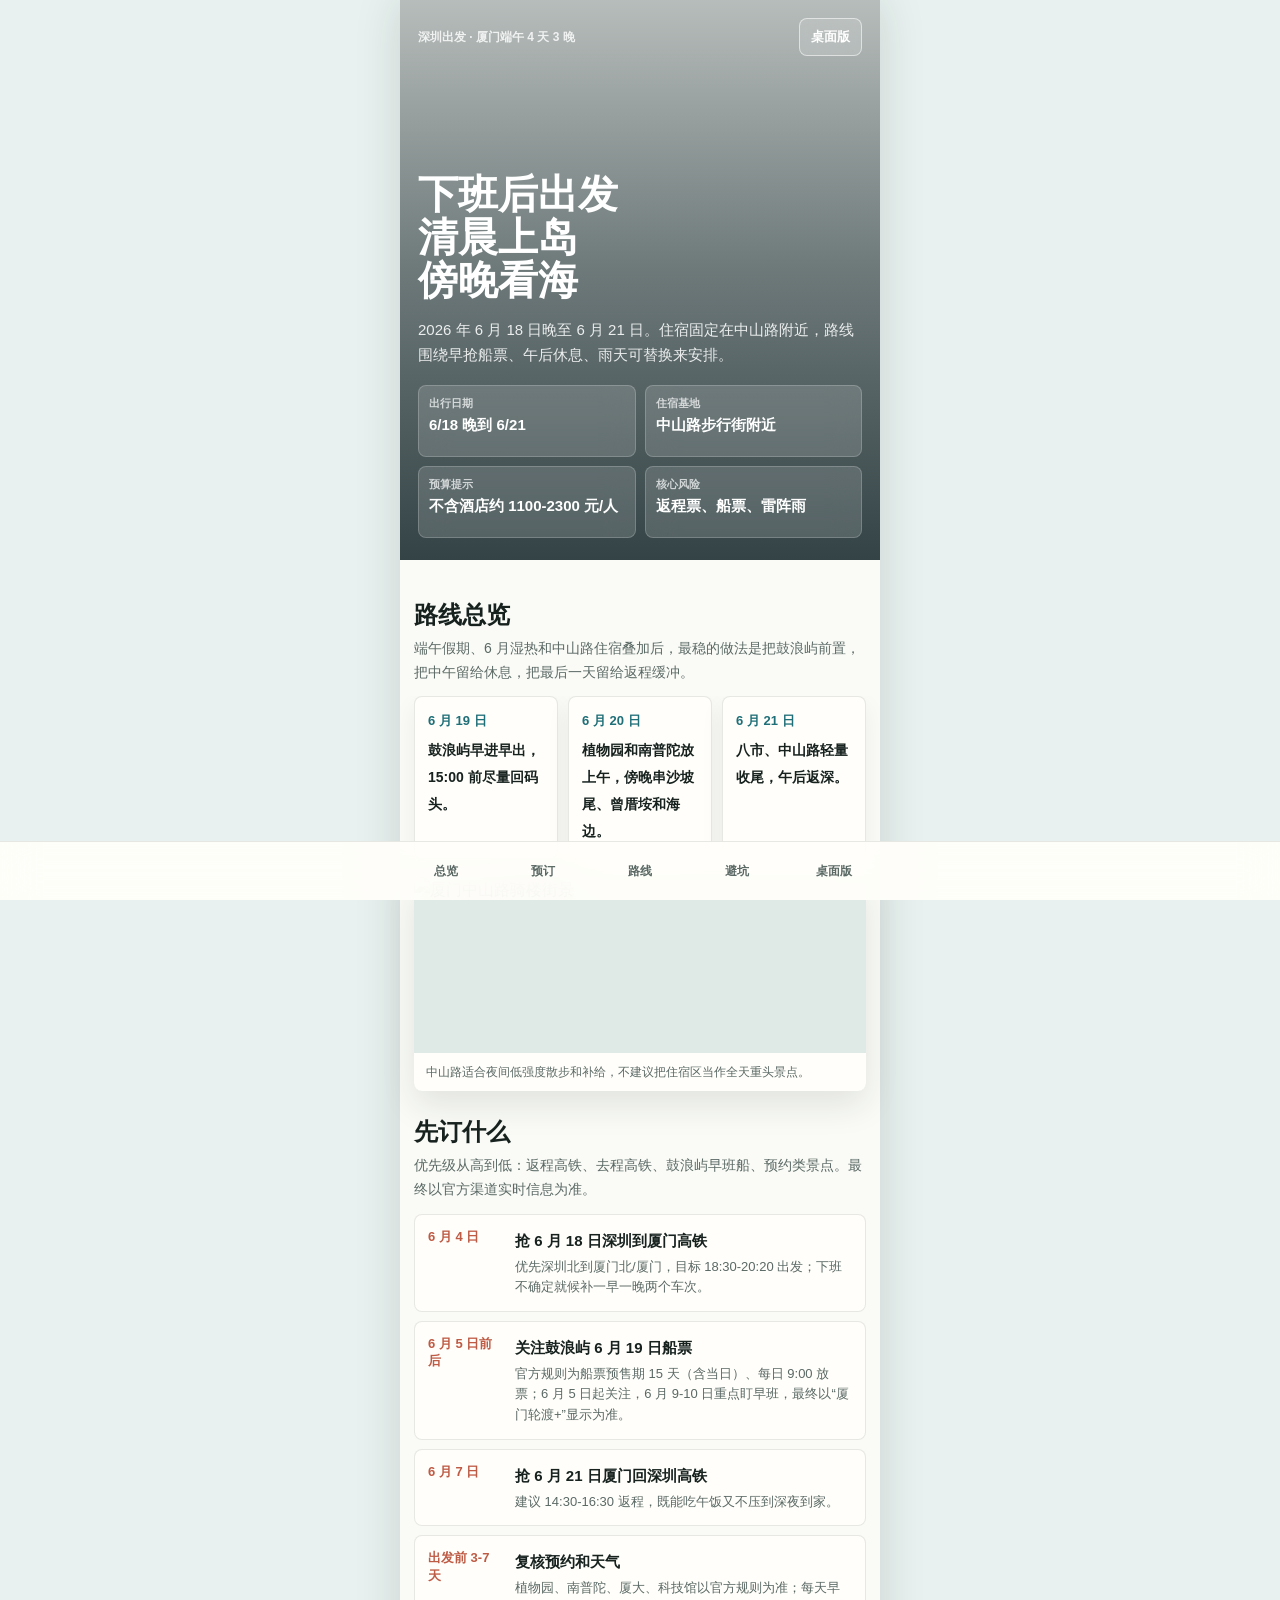
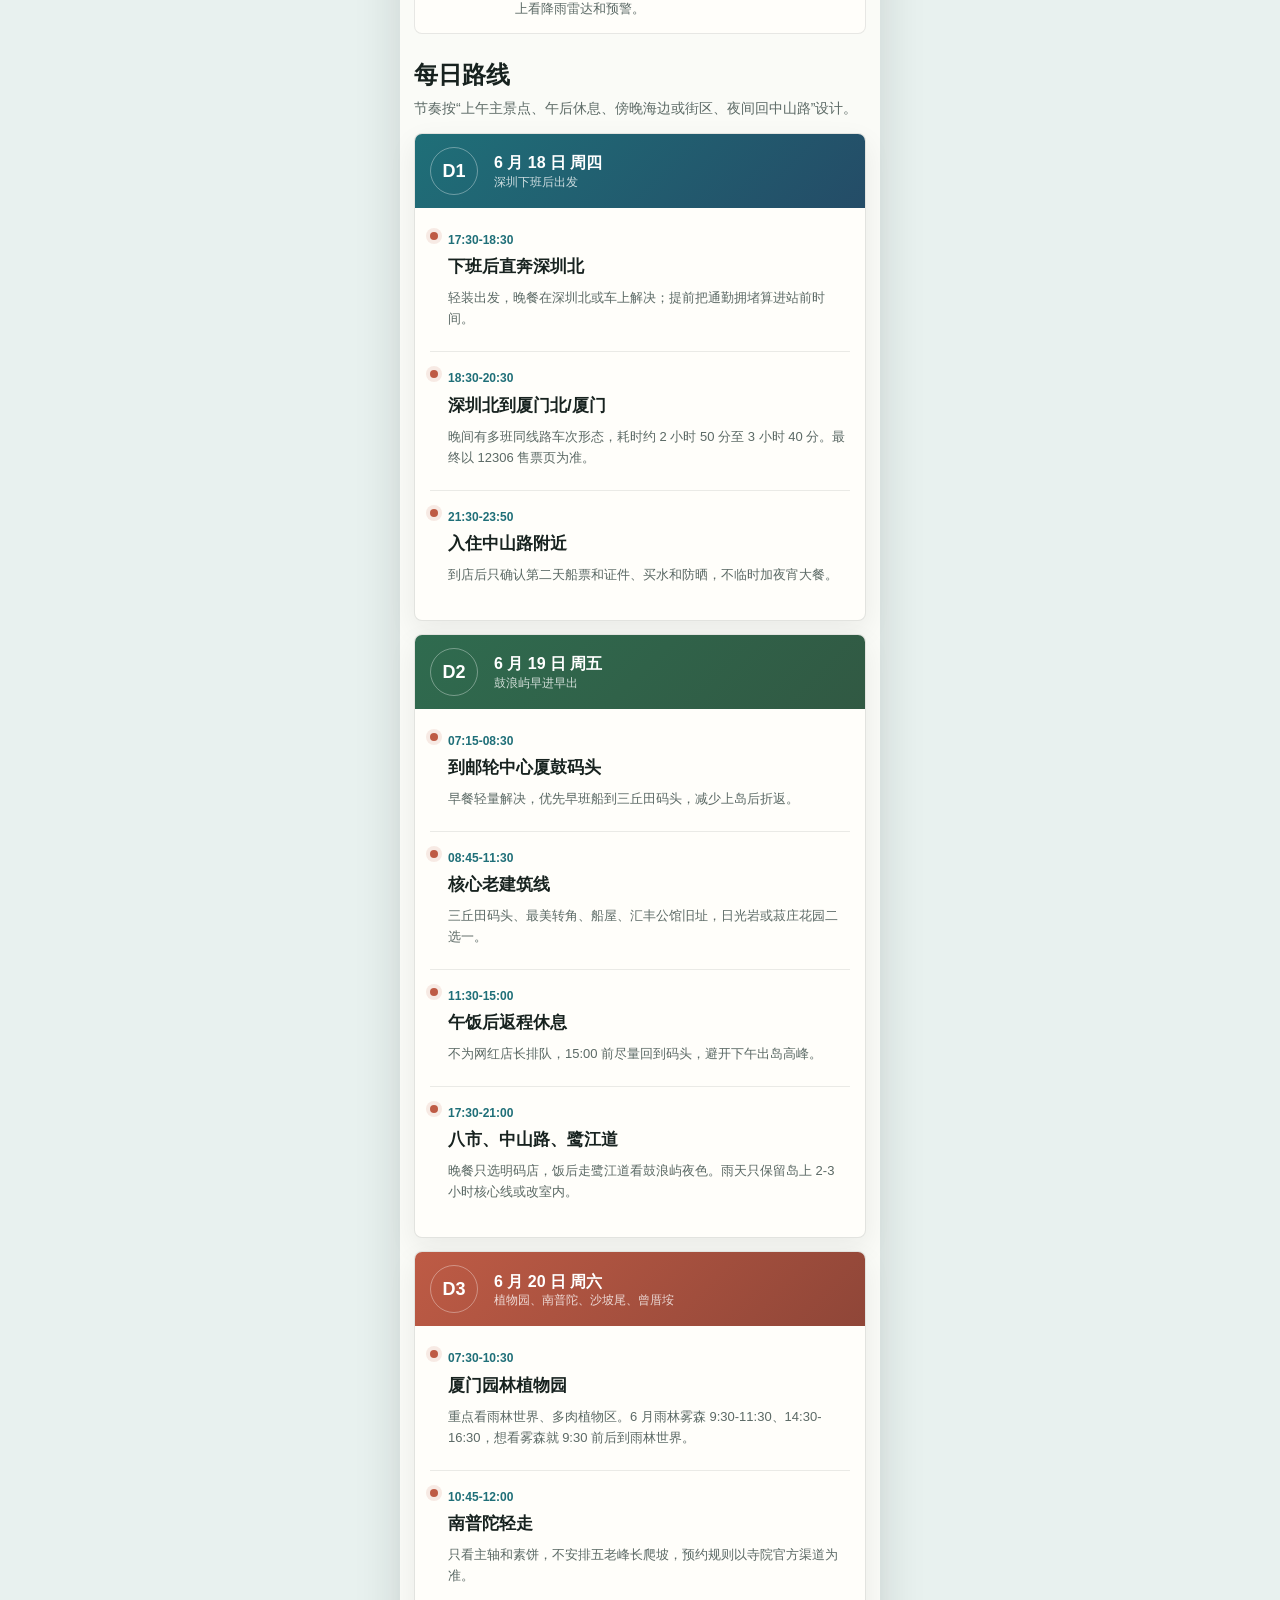
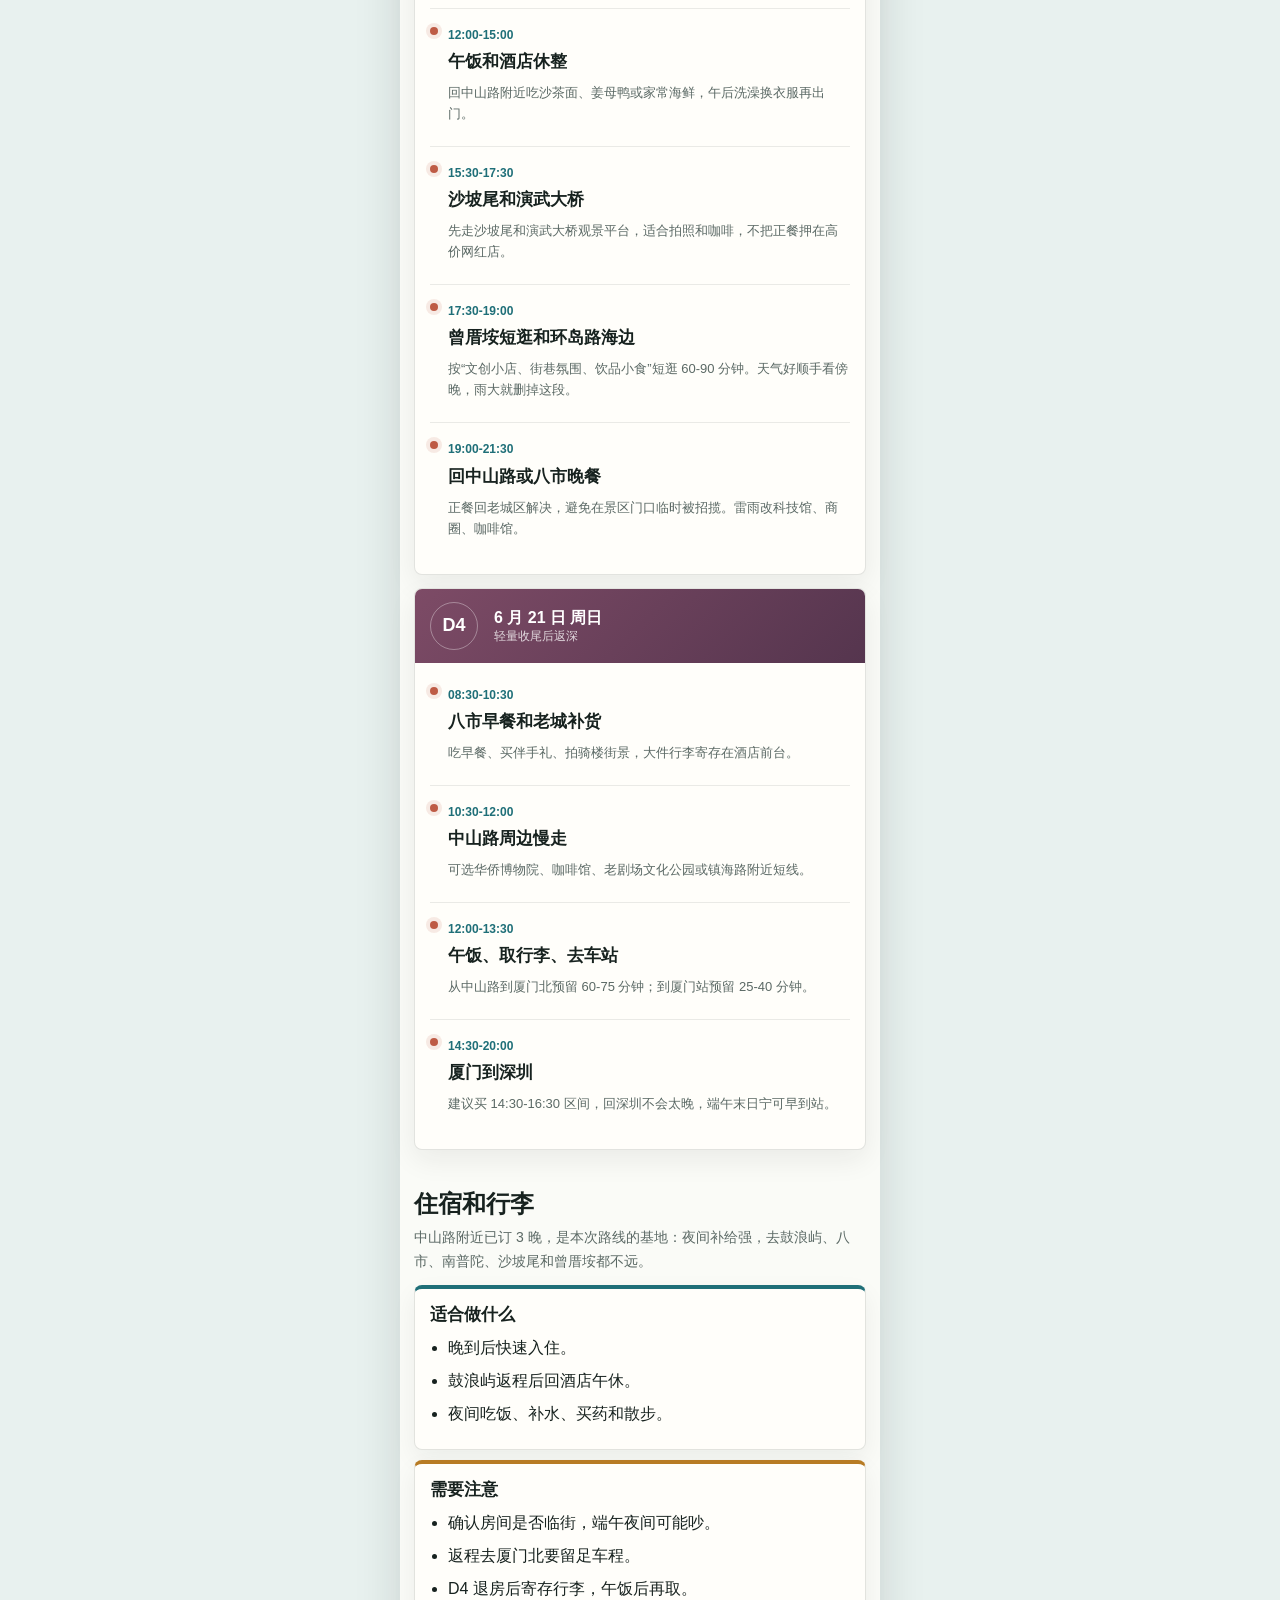
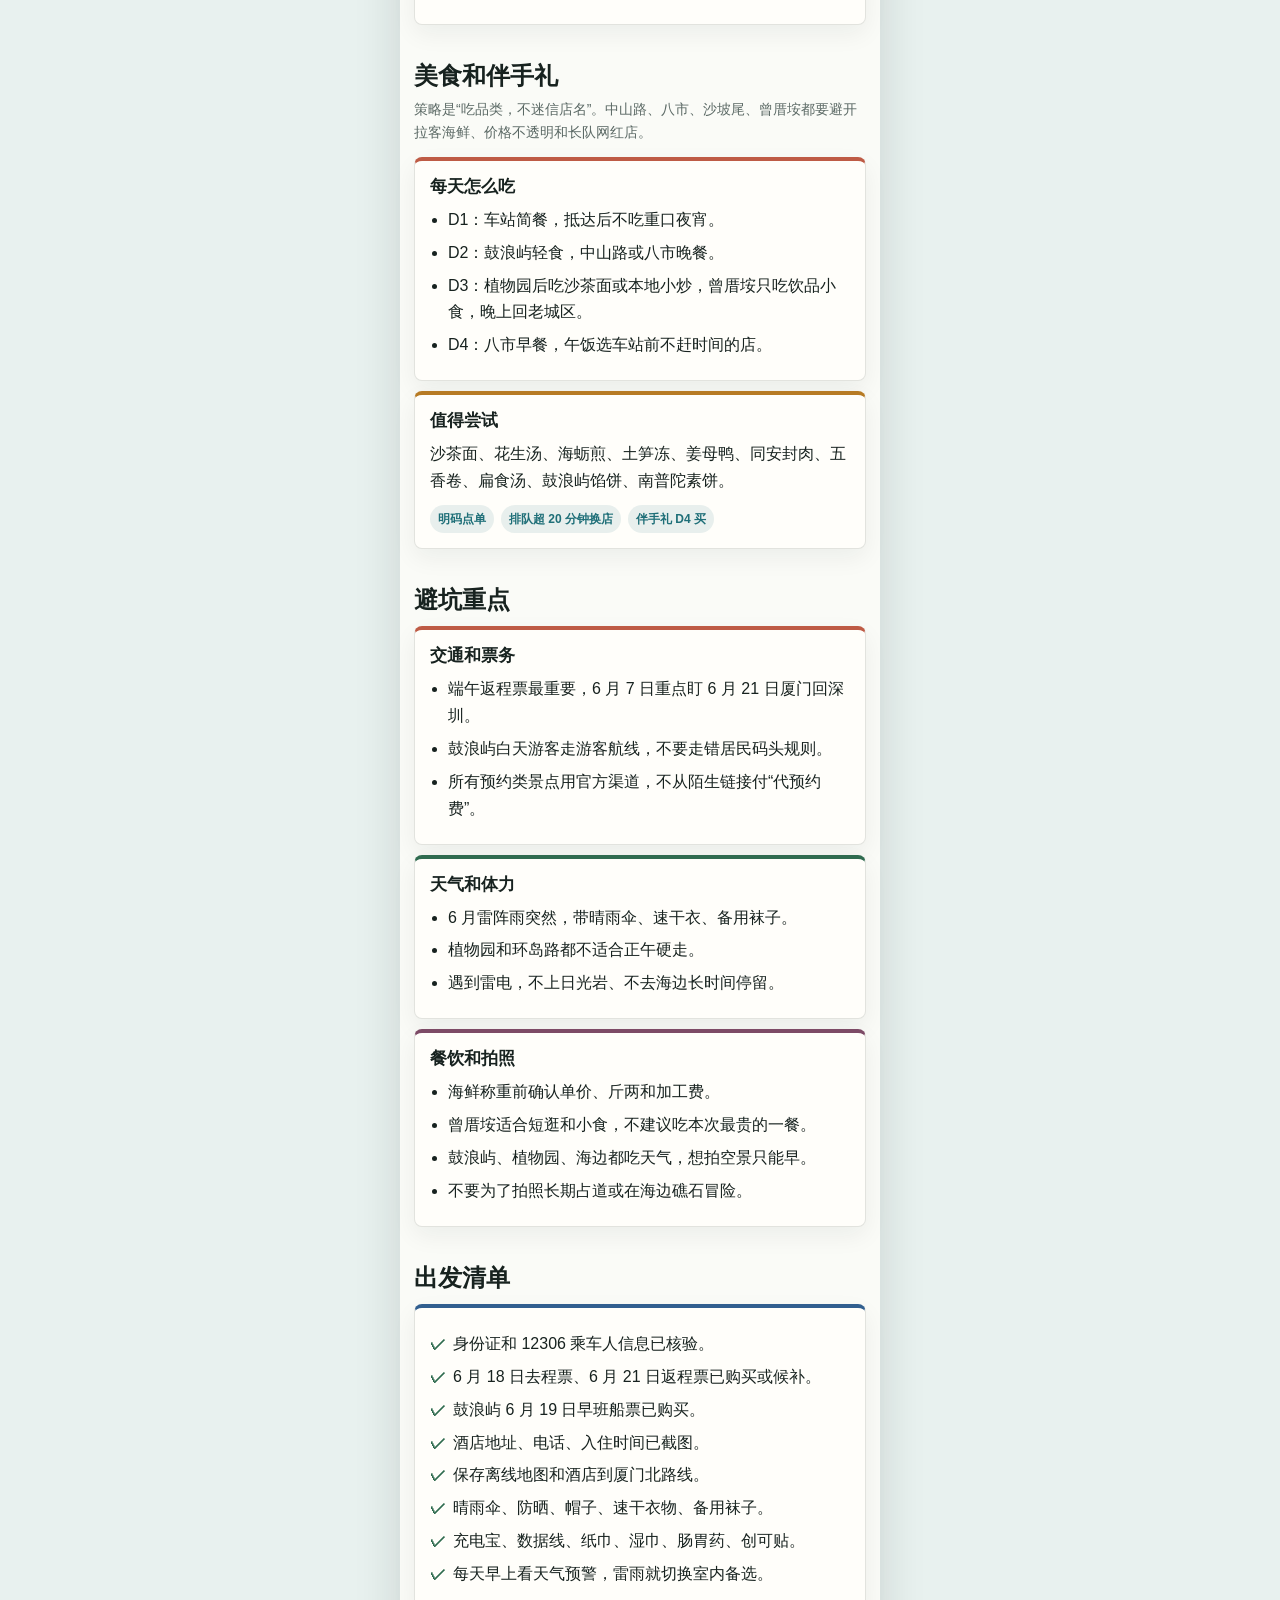
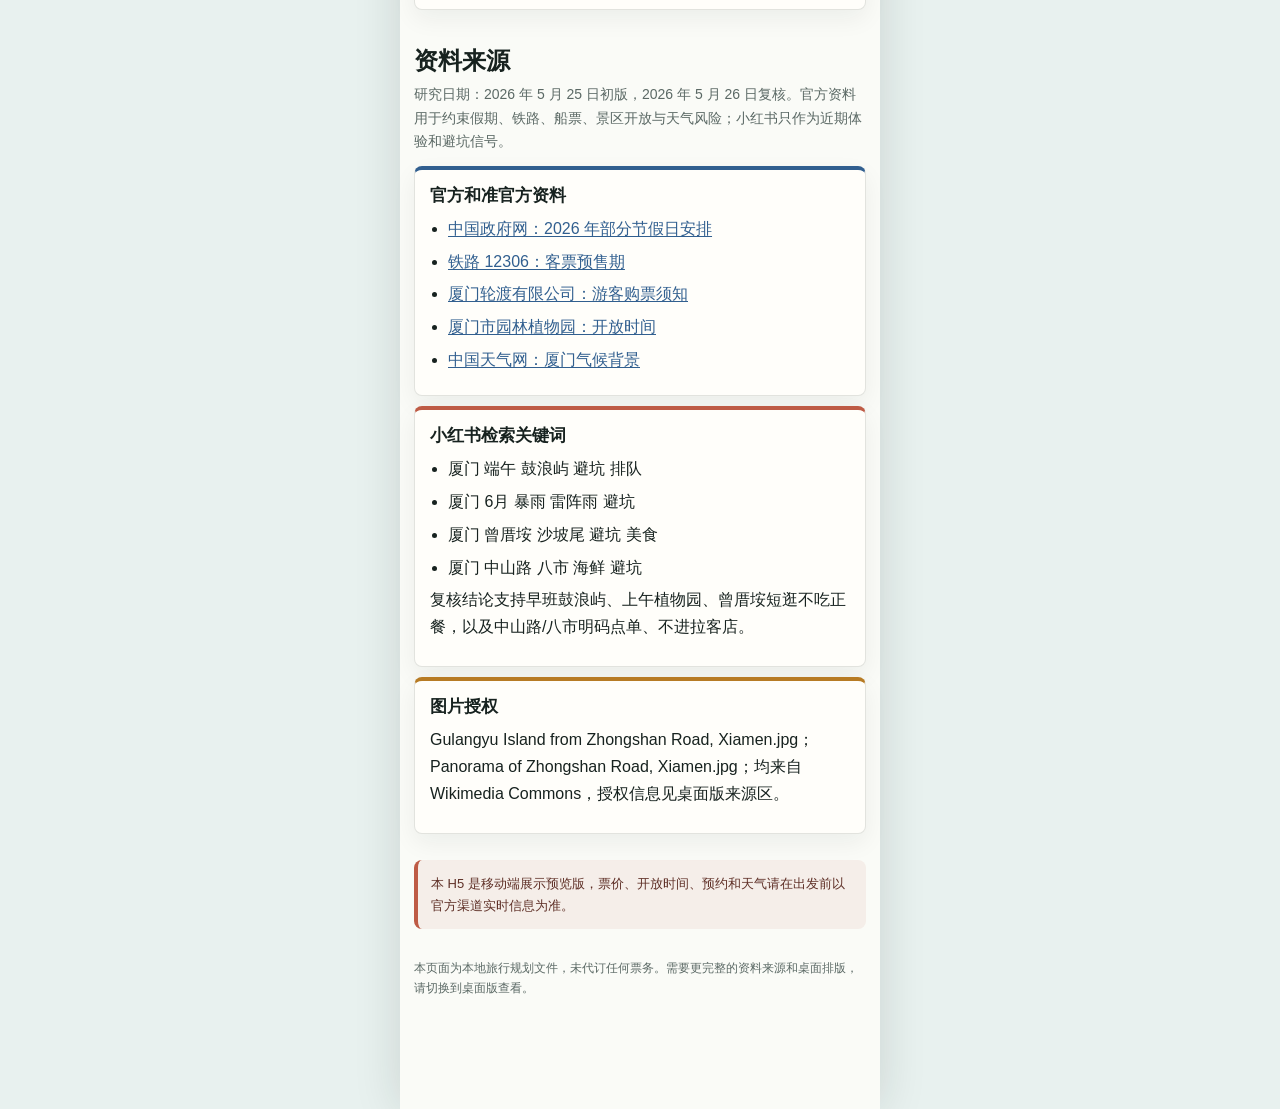
==== xiamen/shenzhen-xiamen-itinerary-mobile.html @ f72fb695 "厦门行程优化" ====
<!doctype html>
<html lang="zh-CN">
<head>
  <meta charset="utf-8">
  <meta name="viewport" content="width=device-width, initial-scale=1, viewport-fit=cover">
  <title>深圳到厦门端午行程 H5</title>
  <style>
    :root {
      --ink: #17221f;
      --muted: #5b6965;
      --paper: #fffefa;
      --soft: #edf5f2;
      --line: #d7e4df;
      --sea: #1f6f78;
      --leaf: #2f6b4f;
      --coral: #be5b45;
      --gold: #b77b24;
      --plum: #7d4b66;
      --blue: #315f8f;
      --shadow: 0 14px 34px rgba(23, 34, 31, 0.11);
    }

    * { box-sizing: border-box; }

    html {
      scroll-behavior: smooth;
      background: #edf5f2;
    }

    body {
      margin: 0;
      color: var(--ink);
      font-family: "Microsoft YaHei UI", "PingFang SC", "Noto Sans CJK SC", Arial, sans-serif;
      line-height: 1.68;
      letter-spacing: 0;
      background:
        linear-gradient(180deg, rgba(237, 245, 242, 0.94), rgba(255, 254, 250, 0.98) 330px),
        #fffefa;
      overflow-x: hidden;
    }

    a {
      color: inherit;
      text-decoration: none;
    }

    img {
      display: block;
      width: 100%;
    }

    .page {
      width: 100%;
      max-width: 480px;
      min-height: 100vh;
      margin: 0 auto;
      padding-bottom: calc(82px + env(safe-area-inset-bottom));
      background: rgba(255, 254, 250, 0.78);
    }

    .hero {
      position: relative;
      min-height: 560px;
      padding: max(18px, env(safe-area-inset-top)) 18px 22px;
      color: #fff;
      background:
        linear-gradient(180deg, rgba(8, 27, 31, 0.28), rgba(8, 27, 31, 0.58) 48%, rgba(8, 27, 31, 0.82)),
        url("https://upload.wikimedia.org/wikipedia/commons/b/b6/Gulangyu_Island_from_Zhongshan_Road%2C_Xiamen.jpg") center / cover;
    }

    .hero-top {
      display: flex;
      justify-content: space-between;
      gap: 10px;
      align-items: center;
    }

    .eyebrow {
      margin: 0;
      color: rgba(255, 255, 255, 0.82);
      font-size: 12px;
      font-weight: 800;
    }

    .switch {
      flex: 0 0 auto;
      min-height: 34px;
      padding: 7px 11px;
      border: 1px solid rgba(255, 255, 255, 0.55);
      border-radius: 8px;
      background: rgba(255, 255, 255, 0.14);
      color: #fff;
      font-size: 13px;
      font-weight: 800;
      backdrop-filter: blur(14px);
    }

    .hero-copy {
      position: absolute;
      right: 18px;
      bottom: 22px;
      left: 18px;
    }

    h1 {
      margin: 0;
      font-size: 40px;
      line-height: 1.08;
      letter-spacing: 0;
      overflow-wrap: anywhere;
    }

    h1 span { display: block; }

    .lede {
      margin: 14px 0 0;
      color: rgba(255, 255, 255, 0.88);
      font-size: 15px;
      overflow-wrap: anywhere;
    }

    .hero-facts {
      display: grid;
      grid-template-columns: repeat(2, minmax(0, 1fr));
      gap: 9px;
      margin-top: 18px;
    }

    .fact {
      min-height: 72px;
      padding: 10px;
      border: 1px solid rgba(255, 255, 255, 0.2);
      border-radius: 8px;
      background: rgba(255, 255, 255, 0.15);
      backdrop-filter: blur(14px);
    }

    .fact strong {
      display: block;
      color: rgba(255, 255, 255, 0.72);
      font-size: 11px;
      line-height: 1.35;
    }

    .fact span {
      display: block;
      margin-top: 4px;
      font-size: 15px;
      font-weight: 900;
      line-height: 1.35;
    }

    main {
      padding: 18px 14px 0;
    }

    section {
      padding: 22px 0 4px;
      scroll-margin-top: 18px;
    }

    h2 {
      margin: 0 0 12px;
      font-size: 24px;
      line-height: 1.22;
      letter-spacing: 0;
    }

    h3 {
      margin: 0 0 8px;
      font-size: 17px;
      line-height: 1.35;
      letter-spacing: 0;
    }

    p { margin: 0 0 10px; }

    p,
    li,
    .card,
    .mini-card,
    .time-card {
      overflow-wrap: anywhere;
    }

    .lead {
      margin: -4px 0 12px;
      color: var(--muted);
      font-size: 14px;
    }

    .rail {
      display: grid;
      grid-auto-flow: column;
      grid-auto-columns: minmax(132px, 42%);
      gap: 10px;
      margin: 0 -14px;
      padding: 0 14px 4px;
      overflow-x: auto;
      scroll-snap-type: x mandatory;
    }

    .mini-card {
      scroll-snap-align: start;
      min-height: 116px;
      padding: 13px;
      border: 1px solid rgba(23, 34, 31, 0.1);
      border-radius: 8px;
      background: var(--paper);
      box-shadow: 0 9px 24px rgba(23, 34, 31, 0.06);
    }

    .mini-card strong {
      display: block;
      margin-bottom: 5px;
      color: var(--sea);
      font-size: 13px;
    }

    .mini-card span {
      color: var(--ink);
      font-size: 14px;
      font-weight: 800;
      line-height: 1.45;
    }

    .card {
      margin: 10px 0;
      padding: 15px;
      border: 1px solid rgba(23, 34, 31, 0.12);
      border-radius: 8px;
      background: var(--paper);
      box-shadow: 0 9px 24px rgba(23, 34, 31, 0.06);
    }

    .card.sea { border-top: 4px solid var(--sea); }
    .card.leaf { border-top: 4px solid var(--leaf); }
    .card.coral { border-top: 4px solid var(--coral); }
    .card.gold { border-top: 4px solid var(--gold); }
    .card.plum { border-top: 4px solid var(--plum); }
    .card.blue { border-top: 4px solid var(--blue); }

    .tags {
      display: flex;
      flex-wrap: wrap;
      gap: 7px;
      margin-top: 10px;
    }

    .tag {
      max-width: 100%;
      padding: 4px 8px;
      border-radius: 999px;
      background: rgba(31, 111, 120, 0.1);
      color: var(--sea);
      font-size: 12px;
      font-weight: 800;
    }

    .photo {
      margin: 14px 0 0;
      border-radius: 8px;
      overflow: hidden;
      background: #dfe9e6;
      box-shadow: var(--shadow);
    }

    .photo img {
      height: 176px;
      object-fit: cover;
    }

    .photo figcaption {
      padding: 10px 12px;
      color: var(--muted);
      background: var(--paper);
      font-size: 12px;
      line-height: 1.55;
    }

    .booking-list {
      display: grid;
      gap: 9px;
    }

    .booking-item {
      display: grid;
      grid-template-columns: 76px minmax(0, 1fr);
      gap: 11px;
      padding: 13px;
      border: 1px solid rgba(23, 34, 31, 0.1);
      border-radius: 8px;
      background: var(--paper);
    }

    .booking-item time {
      color: var(--coral);
      font-size: 13px;
      font-weight: 900;
      line-height: 1.35;
    }

    .booking-item strong {
      display: block;
      margin-bottom: 4px;
      font-size: 15px;
    }

    .booking-item p {
      margin: 0;
      color: var(--muted);
      font-size: 13px;
      line-height: 1.58;
    }

    .day {
      margin: 13px 0;
      border: 1px solid rgba(23, 34, 31, 0.12);
      border-radius: 8px;
      overflow: hidden;
      background: var(--paper);
      box-shadow: 0 10px 28px rgba(23, 34, 31, 0.07);
    }

    .day-head {
      display: grid;
      grid-template-columns: 52px minmax(0, 1fr);
      gap: 12px;
      align-items: center;
      padding: 13px 15px;
      background: linear-gradient(135deg, var(--sea), #244c67);
      color: #fff;
    }

    .day:nth-of-type(2) .day-head { background: linear-gradient(135deg, var(--leaf), #315943); }
    .day:nth-of-type(3) .day-head { background: linear-gradient(135deg, var(--coral), #8f4638); }
    .day:nth-of-type(4) .day-head { background: linear-gradient(135deg, var(--plum), #55354e); }

    .day-code {
      display: grid;
      place-items: center;
      width: 48px;
      height: 48px;
      border: 1px solid rgba(255, 255, 255, 0.35);
      border-radius: 50%;
      font-size: 18px;
      font-weight: 900;
    }

    .day-title strong,
    .day-title span {
      display: block;
      line-height: 1.35;
    }

    .day-title strong {
      font-size: 16px;
    }

    .day-title span {
      color: rgba(255, 255, 255, 0.78);
      font-size: 12px;
    }

    .day-body {
      padding: 6px 15px 13px;
    }

    .time-card {
      position: relative;
      padding: 12px 0 12px 18px;
      border-bottom: 1px solid rgba(23, 34, 31, 0.09);
    }

    .time-card:last-child { border-bottom: 0; }

    .time-card::before {
      content: "";
      position: absolute;
      top: 18px;
      left: 0;
      width: 8px;
      height: 8px;
      border-radius: 50%;
      background: var(--coral);
      box-shadow: 0 0 0 4px rgba(190, 91, 69, 0.12);
    }

    .time {
      display: inline-block;
      margin-bottom: 6px;
      color: var(--sea);
      font-size: 12px;
      font-weight: 900;
    }

    .time-card p {
      color: var(--muted);
      font-size: 13px;
      line-height: 1.62;
    }

    ul {
      margin: 8px 0 0;
      padding-left: 18px;
    }

    li { margin: 6px 0; }

    .note {
      margin: 12px 0;
      padding: 13px;
      border-left: 4px solid var(--coral);
      border-radius: 8px;
      background: rgba(190, 91, 69, 0.08);
      color: #5f3027;
      font-size: 13px;
    }

    .checklist {
      padding-left: 0;
      list-style: none;
    }

    .checklist li {
      position: relative;
      padding-left: 23px;
    }

    .checklist li::before {
      content: "✓";
      position: absolute;
      left: 0;
      color: var(--leaf);
      font-weight: 900;
    }

    .source-list a {
      color: var(--blue);
      text-decoration: underline;
      text-underline-offset: 2px;
    }

    footer {
      padding: 18px 14px 28px;
      color: var(--muted);
      font-size: 12px;
      line-height: 1.65;
    }

    .bottom-nav {
      position: fixed;
      right: 0;
      bottom: 0;
      left: 0;
      z-index: 20;
      padding: 8px 8px calc(8px + env(safe-area-inset-bottom));
      border-top: 1px solid rgba(23, 34, 31, 0.1);
      background: rgba(255, 254, 250, 0.94);
      backdrop-filter: blur(18px);
    }

    .bottom-nav-inner {
      display: grid;
      grid-template-columns: repeat(5, minmax(0, 1fr));
      gap: 5px;
      max-width: 480px;
      margin: 0 auto;
    }

    .bottom-nav a {
      min-width: 0;
      min-height: 42px;
      display: grid;
      place-items: center;
      border-radius: 8px;
      color: var(--muted);
      font-size: 12px;
      font-weight: 800;
      line-height: 1.2;
      text-align: center;
    }

    .bottom-nav a:active,
    .bottom-nav a:hover {
      background: rgba(31, 111, 120, 0.1);
      color: var(--sea);
      text-decoration: none;
    }

    @media (max-width: 360px) {
      .hero {
        min-height: 548px;
        padding-right: 14px;
        padding-left: 14px;
      }

      .hero-copy {
        right: 14px;
        left: 14px;
      }

      h1 {
        font-size: 34px;
      }

      .hero-facts {
        grid-template-columns: 1fr;
      }

      .booking-item {
        grid-template-columns: 1fr;
        gap: 6px;
      }
    }

    @media (min-width: 481px) {
      body {
        background: #e8f1ef;
      }

      .page {
        box-shadow: 0 0 44px rgba(23, 34, 31, 0.14);
      }
    }
  </style>
</head>
<body>
  <div class="page">
    <header class="hero">
      <div class="hero-top">
        <p class="eyebrow">深圳出发 · 厦门端午 4 天 3 晚</p>
        <a class="switch" href="shenzhen-xiamen-itinerary.html">桌面版</a>
      </div>

      <div class="hero-copy">
        <h1><span>下班后出发</span><span>清晨上岛</span><span>傍晚看海</span></h1>
        <p class="lede">2026 年 6 月 18 日晚至 6 月 21 日。住宿固定在中山路附近，路线围绕早抢船票、午后休息、雨天可替换来安排。</p>
        <div class="hero-facts" aria-label="行程速览">
          <div class="fact">
            <strong>出行日期</strong>
            <span>6/18 晚到 6/21</span>
          </div>
          <div class="fact">
            <strong>住宿基地</strong>
            <span>中山路步行街附近</span>
          </div>
          <div class="fact">
            <strong>预算提示</strong>
            <span>不含酒店约 1100-2300 元/人</span>
          </div>
          <div class="fact">
            <strong>核心风险</strong>
            <span>返程票、船票、雷阵雨</span>
          </div>
        </div>
      </div>
    </header>

    <main>
      <section id="overview">
        <h2>路线总览</h2>
        <p class="lead">端午假期、6 月湿热和中山路住宿叠加后，最稳的做法是把鼓浪屿前置，把中午留给休息，把最后一天留给返程缓冲。</p>
        <div class="rail" aria-label="核心策略">
          <article class="mini-card">
            <strong>6 月 19 日</strong>
            <span>鼓浪屿早进早出，15:00 前尽量回码头。</span>
          </article>
          <article class="mini-card">
            <strong>6 月 20 日</strong>
            <span>植物园和南普陀放上午，傍晚串沙坡尾、曾厝垵和海边。</span>
          </article>
          <article class="mini-card">
            <strong>6 月 21 日</strong>
            <span>八市、中山路轻量收尾，午后返深。</span>
          </article>
        </div>
        <figure class="photo">
          <img src="https://upload.wikimedia.org/wikipedia/commons/7/74/Panorama_of_Zhongshan_Road%2C_Xiamen.jpg" alt="厦门中山路骑楼街景">
          <figcaption>中山路适合夜间低强度散步和补给，不建议把住宿区当作全天重头景点。</figcaption>
        </figure>
      </section>

      <section id="booking">
        <h2>先订什么</h2>
        <p class="lead">优先级从高到低：返程高铁、去程高铁、鼓浪屿早班船、预约类景点。最终以官方渠道实时信息为准。</p>
        <div class="booking-list">
          <article class="booking-item">
            <time>6 月 4 日</time>
            <div>
              <strong>抢 6 月 18 日深圳到厦门高铁</strong>
              <p>优先深圳北到厦门北/厦门，目标 18:30-20:20 出发；下班不确定就候补一早一晚两个车次。</p>
            </div>
          </article>
          <article class="booking-item">
            <time>6 月 5 日前后</time>
            <div>
              <strong>关注鼓浪屿 6 月 19 日船票</strong>
              <p>官方规则为船票预售期 15 天（含当日）、每日 9:00 放票；6 月 5 日起关注，6 月 9-10 日重点盯早班，最终以“厦门轮渡+”显示为准。</p>
            </div>
          </article>
          <article class="booking-item">
            <time>6 月 7 日</time>
            <div>
              <strong>抢 6 月 21 日厦门回深圳高铁</strong>
              <p>建议 14:30-16:30 返程，既能吃午饭又不压到深夜到家。</p>
            </div>
          </article>
          <article class="booking-item">
            <time>出发前 3-7 天</time>
            <div>
              <strong>复核预约和天气</strong>
              <p>植物园、南普陀、厦大、科技馆以官方规则为准；每天早上看降雨雷达和预警。</p>
            </div>
          </article>
        </div>
      </section>

      <section id="daily">
        <h2>每日路线</h2>
        <p class="lead">节奏按“上午主景点、午后休息、傍晚海边或街区、夜间回中山路”设计。</p>

        <article class="day">
          <div class="day-head">
            <div class="day-code">D1</div>
            <div class="day-title">
              <strong>6 月 18 日 周四</strong>
              <span>深圳下班后出发</span>
            </div>
          </div>
          <div class="day-body">
            <div class="time-card">
              <span class="time">17:30-18:30</span>
              <h3>下班后直奔深圳北</h3>
              <p>轻装出发，晚餐在深圳北或车上解决；提前把通勤拥堵算进站前时间。</p>
            </div>
            <div class="time-card">
              <span class="time">18:30-20:30</span>
              <h3>深圳北到厦门北/厦门</h3>
              <p>晚间有多班同线路车次形态，耗时约 2 小时 50 分至 3 小时 40 分。最终以 12306 售票页为准。</p>
            </div>
            <div class="time-card">
              <span class="time">21:30-23:50</span>
              <h3>入住中山路附近</h3>
              <p>到店后只确认第二天船票和证件、买水和防晒，不临时加夜宵大餐。</p>
            </div>
          </div>
        </article>

        <article class="day">
          <div class="day-head">
            <div class="day-code">D2</div>
            <div class="day-title">
              <strong>6 月 19 日 周五</strong>
              <span>鼓浪屿早进早出</span>
            </div>
          </div>
          <div class="day-body">
            <div class="time-card">
              <span class="time">07:15-08:30</span>
              <h3>到邮轮中心厦鼓码头</h3>
              <p>早餐轻量解决，优先早班船到三丘田码头，减少上岛后折返。</p>
            </div>
            <div class="time-card">
              <span class="time">08:45-11:30</span>
              <h3>核心老建筑线</h3>
              <p>三丘田码头、最美转角、船屋、汇丰公馆旧址，日光岩或菽庄花园二选一。</p>
            </div>
            <div class="time-card">
              <span class="time">11:30-15:00</span>
              <h3>午饭后返程休息</h3>
              <p>不为网红店长排队，15:00 前尽量回到码头，避开下午出岛高峰。</p>
            </div>
            <div class="time-card">
              <span class="time">17:30-21:00</span>
              <h3>八市、中山路、鹭江道</h3>
              <p>晚餐只选明码店，饭后走鹭江道看鼓浪屿夜色。雨天只保留岛上 2-3 小时核心线或改室内。</p>
            </div>
          </div>
        </article>

        <article class="day">
          <div class="day-head">
            <div class="day-code">D3</div>
            <div class="day-title">
              <strong>6 月 20 日 周六</strong>
              <span>植物园、南普陀、沙坡尾、曾厝垵</span>
            </div>
          </div>
          <div class="day-body">
            <div class="time-card">
              <span class="time">07:30-10:30</span>
              <h3>厦门园林植物园</h3>
              <p>重点看雨林世界、多肉植物区。6 月雨林雾森 9:30-11:30、14:30-16:30，想看雾森就 9:30 前后到雨林世界。</p>
            </div>
            <div class="time-card">
              <span class="time">10:45-12:00</span>
              <h3>南普陀轻走</h3>
              <p>只看主轴和素饼，不安排五老峰长爬坡，预约规则以寺院官方渠道为准。</p>
            </div>
            <div class="time-card">
              <span class="time">12:00-15:00</span>
              <h3>午饭和酒店休整</h3>
              <p>回中山路附近吃沙茶面、姜母鸭或家常海鲜，午后洗澡换衣服再出门。</p>
            </div>
            <div class="time-card">
              <span class="time">15:30-17:30</span>
              <h3>沙坡尾和演武大桥</h3>
              <p>先走沙坡尾和演武大桥观景平台，适合拍照和咖啡，不把正餐押在高价网红店。</p>
            </div>
            <div class="time-card">
              <span class="time">17:30-19:00</span>
              <h3>曾厝垵短逛和环岛路海边</h3>
              <p>按“文创小店、街巷氛围、饮品小食”短逛 60-90 分钟。天气好顺手看傍晚，雨大就删掉这段。</p>
            </div>
            <div class="time-card">
              <span class="time">19:00-21:30</span>
              <h3>回中山路或八市晚餐</h3>
              <p>正餐回老城区解决，避免在景区门口临时被招揽。雷雨改科技馆、商圈、咖啡馆。</p>
            </div>
          </div>
        </article>

        <article class="day">
          <div class="day-head">
            <div class="day-code">D4</div>
            <div class="day-title">
              <strong>6 月 21 日 周日</strong>
              <span>轻量收尾后返深</span>
            </div>
          </div>
          <div class="day-body">
            <div class="time-card">
              <span class="time">08:30-10:30</span>
              <h3>八市早餐和老城补货</h3>
              <p>吃早餐、买伴手礼、拍骑楼街景，大件行李寄存在酒店前台。</p>
            </div>
            <div class="time-card">
              <span class="time">10:30-12:00</span>
              <h3>中山路周边慢走</h3>
              <p>可选华侨博物院、咖啡馆、老剧场文化公园或镇海路附近短线。</p>
            </div>
            <div class="time-card">
              <span class="time">12:00-13:30</span>
              <h3>午饭、取行李、去车站</h3>
              <p>从中山路到厦门北预留 60-75 分钟；到厦门站预留 25-40 分钟。</p>
            </div>
            <div class="time-card">
              <span class="time">14:30-20:00</span>
              <h3>厦门到深圳</h3>
              <p>建议买 14:30-16:30 区间，回深圳不会太晚，端午末日宁可早到站。</p>
            </div>
          </div>
        </article>
      </section>

      <section id="stay">
        <h2>住宿和行李</h2>
        <p class="lead">中山路附近已订 3 晚，是本次路线的基地：夜间补给强，去鼓浪屿、八市、南普陀、沙坡尾和曾厝垵都不远。</p>
        <article class="card sea">
          <h3>适合做什么</h3>
          <ul>
            <li>晚到后快速入住。</li>
            <li>鼓浪屿返程后回酒店午休。</li>
            <li>夜间吃饭、补水、买药和散步。</li>
          </ul>
        </article>
        <article class="card gold">
          <h3>需要注意</h3>
          <ul>
            <li>确认房间是否临街，端午夜间可能吵。</li>
            <li>返程去厦门北要留足车程。</li>
            <li>D4 退房后寄存行李，午饭后再取。</li>
          </ul>
        </article>
      </section>

      <section id="food">
        <h2>美食和伴手礼</h2>
        <p class="lead">策略是“吃品类，不迷信店名”。中山路、八市、沙坡尾、曾厝垵都要避开拉客海鲜、价格不透明和长队网红店。</p>
        <article class="card coral">
          <h3>每天怎么吃</h3>
          <ul>
            <li>D1：车站简餐，抵达后不吃重口夜宵。</li>
            <li>D2：鼓浪屿轻食，中山路或八市晚餐。</li>
            <li>D3：植物园后吃沙茶面或本地小炒，曾厝垵只吃饮品小食，晚上回老城区。</li>
            <li>D4：八市早餐，午饭选车站前不赶时间的店。</li>
          </ul>
        </article>
        <article class="card gold">
          <h3>值得尝试</h3>
          <p>沙茶面、花生汤、海蛎煎、土笋冻、姜母鸭、同安封肉、五香卷、扁食汤、鼓浪屿馅饼、南普陀素饼。</p>
          <div class="tags">
            <span class="tag">明码点单</span>
            <span class="tag">排队超 20 分钟换店</span>
            <span class="tag">伴手礼 D4 买</span>
          </div>
        </article>
      </section>

      <section id="pitfalls">
        <h2>避坑重点</h2>
        <article class="card coral">
          <h3>交通和票务</h3>
          <ul>
            <li>端午返程票最重要，6 月 7 日重点盯 6 月 21 日厦门回深圳。</li>
            <li>鼓浪屿白天游客走游客航线，不要走错居民码头规则。</li>
            <li>所有预约类景点用官方渠道，不从陌生链接付“代预约费”。</li>
          </ul>
        </article>
        <article class="card leaf">
          <h3>天气和体力</h3>
          <ul>
            <li>6 月雷阵雨突然，带晴雨伞、速干衣、备用袜子。</li>
            <li>植物园和环岛路都不适合正午硬走。</li>
            <li>遇到雷电，不上日光岩、不去海边长时间停留。</li>
          </ul>
        </article>
        <article class="card plum">
          <h3>餐饮和拍照</h3>
          <ul>
            <li>海鲜称重前确认单价、斤两和加工费。</li>
            <li>曾厝垵适合短逛和小食，不建议吃本次最贵的一餐。</li>
            <li>鼓浪屿、植物园、海边都吃天气，想拍空景只能早。</li>
            <li>不要为了拍照长期占道或在海边礁石冒险。</li>
          </ul>
        </article>
      </section>

      <section id="checklist">
        <h2>出发清单</h2>
        <article class="card blue">
          <ul class="checklist">
            <li>身份证和 12306 乘车人信息已核验。</li>
            <li>6 月 18 日去程票、6 月 21 日返程票已购买或候补。</li>
            <li>鼓浪屿 6 月 19 日早班船票已购买。</li>
            <li>酒店地址、电话、入住时间已截图。</li>
            <li>保存离线地图和酒店到厦门北路线。</li>
            <li>晴雨伞、防晒、帽子、速干衣物、备用袜子。</li>
            <li>充电宝、数据线、纸巾、湿巾、肠胃药、创可贴。</li>
            <li>每天早上看天气预警，雷雨就切换室内备选。</li>
          </ul>
        </article>
      </section>

      <section id="sources">
        <h2>资料来源</h2>
        <p class="lead">研究日期：2026 年 5 月 25 日初版，2026 年 5 月 26 日复核。官方资料用于约束假期、铁路、船票、景区开放与天气风险；小红书只作为近期体验和避坑信号。</p>
        <article class="card blue source-list">
          <h3>官方和准官方资料</h3>
          <ul>
            <li><a href="https://www.gov.cn/gongbao/2025/issue_12406/202511/content_7048922.html">中国政府网：2026 年部分节假日安排</a></li>
            <li><a href="https://www.12306.cn/mormhweb/zxdt/202205/t20220531_37508.html">铁路 12306：客票预售期</a></li>
            <li><a href="https://www.xmferry.com/wybm/wshlk/wlgpp/index.htm">厦门轮渡有限公司：游客购票须知</a></li>
            <li><a href="https://xiamenbg.com/Dp/time">厦门市园林植物园：开放时间</a></li>
            <li><a href="https://www.weather.com.cn/cityintro/101230201.shtml">中国天气网：厦门气候背景</a></li>
          </ul>
        </article>
        <article class="card coral">
          <h3>小红书检索关键词</h3>
          <ul>
            <li>厦门 端午 鼓浪屿 避坑 排队</li>
            <li>厦门 6月 暴雨 雷阵雨 避坑</li>
            <li>厦门 曾厝垵 沙坡尾 避坑 美食</li>
            <li>厦门 中山路 八市 海鲜 避坑</li>
          </ul>
          <p>复核结论支持早班鼓浪屿、上午植物园、曾厝垵短逛不吃正餐，以及中山路/八市明码点单、不进拉客店。</p>
        </article>
        <article class="card gold">
          <h3>图片授权</h3>
          <p>Gulangyu Island from Zhongshan Road, Xiamen.jpg；Panorama of Zhongshan Road, Xiamen.jpg；均来自 Wikimedia Commons，授权信息见桌面版来源区。</p>
        </article>
      </section>

      <div class="note">
        本 H5 是移动端展示预览版，票价、开放时间、预约和天气请在出发前以官方渠道实时信息为准。
      </div>
    </main>

    <footer>
      本页面为本地旅行规划文件，未代订任何票务。需要更完整的资料来源和桌面排版，请切换到桌面版查看。
    </footer>
  </div>

  <nav class="bottom-nav" aria-label="移动端快捷导航">
    <div class="bottom-nav-inner">
      <a href="#overview">总览</a>
      <a href="#booking">预订</a>
      <a href="#daily">路线</a>
      <a href="#pitfalls">避坑</a>
      <a href="shenzhen-xiamen-itinerary.html">桌面版</a>
    </div>
  </nav>
</body>
</html>
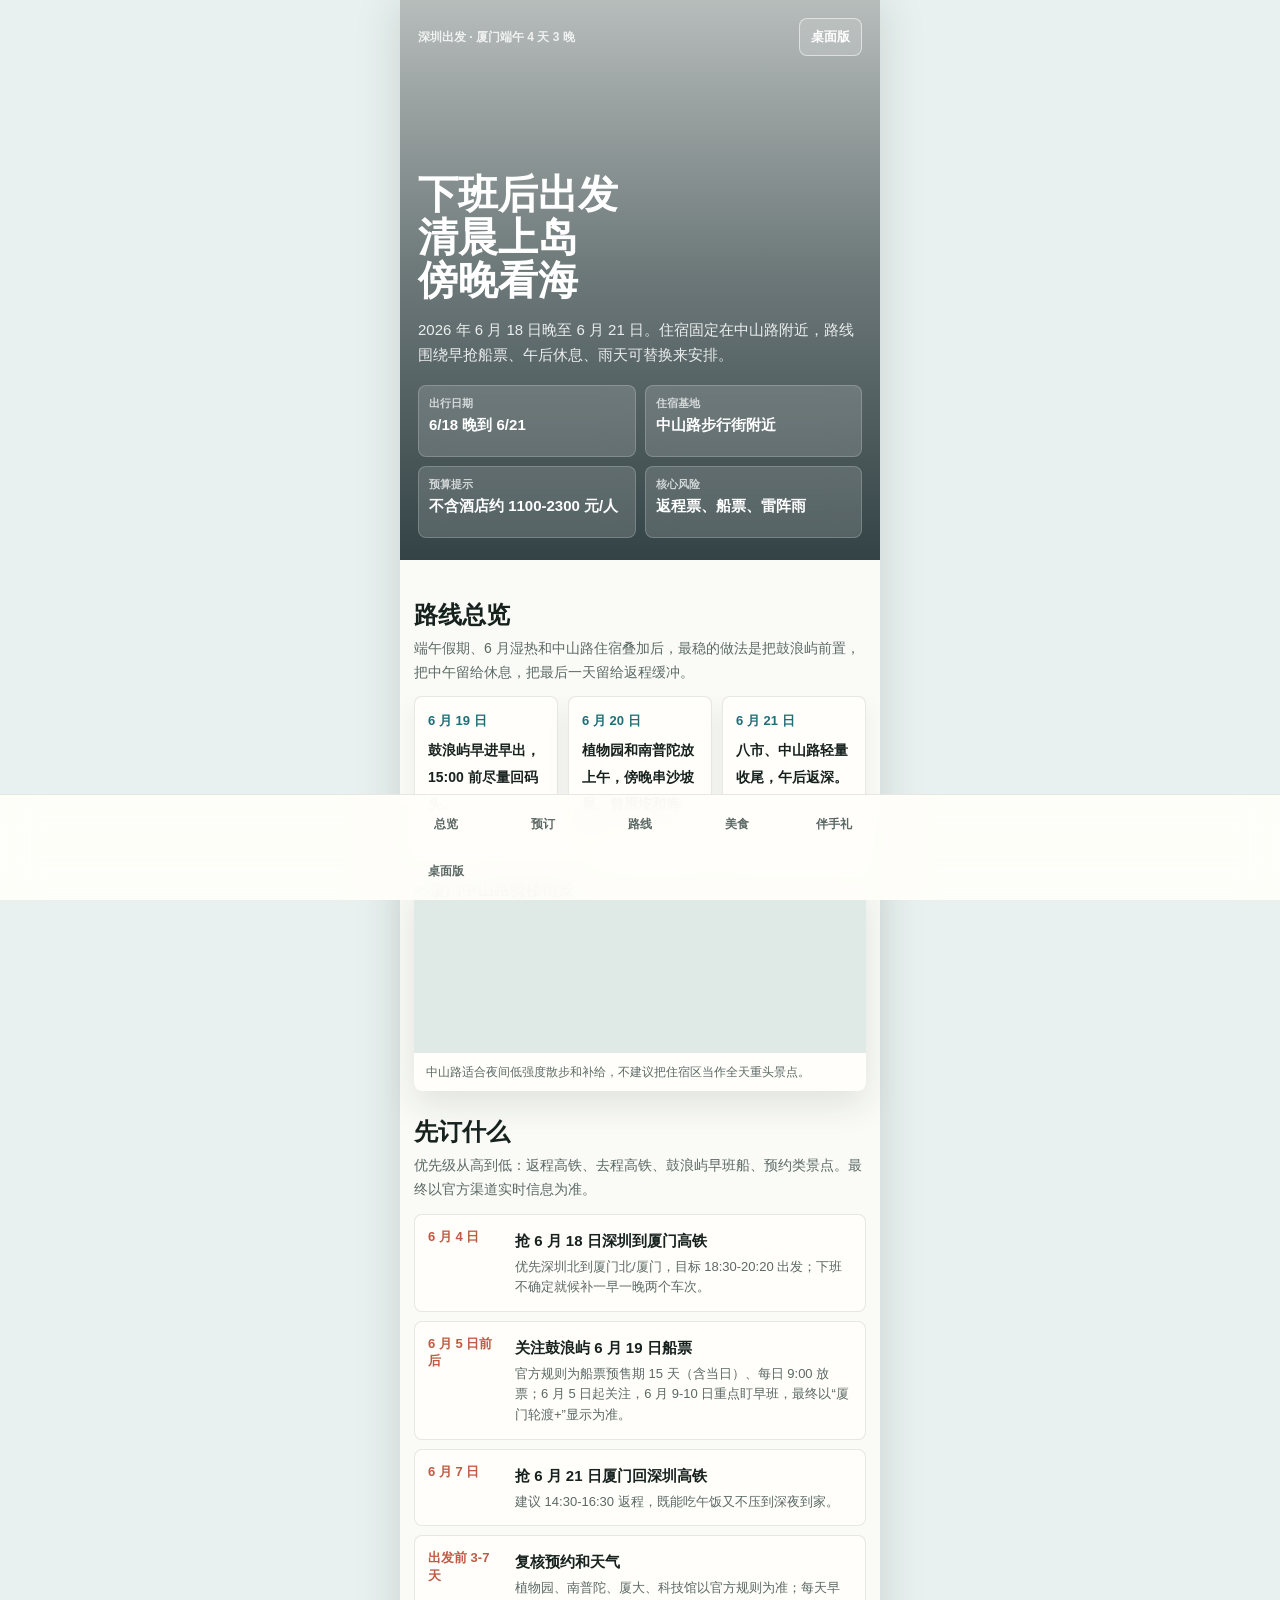
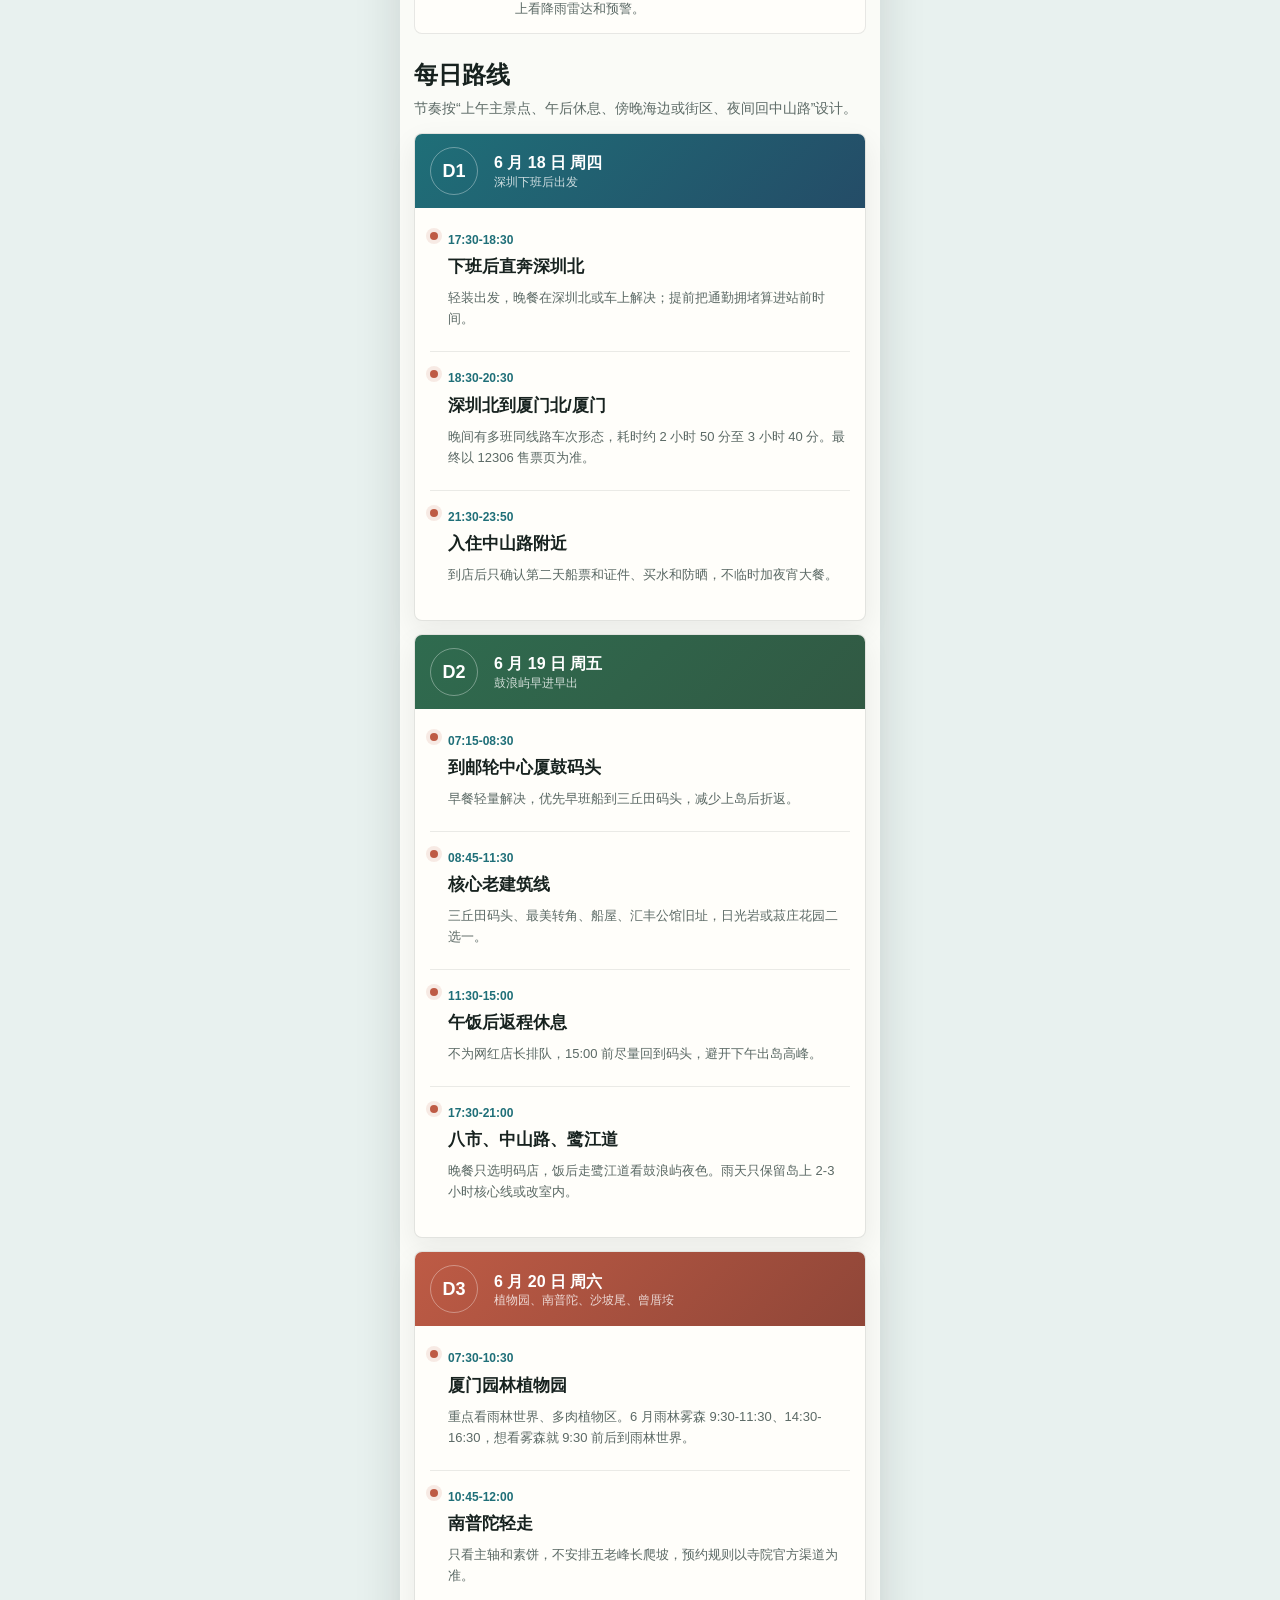
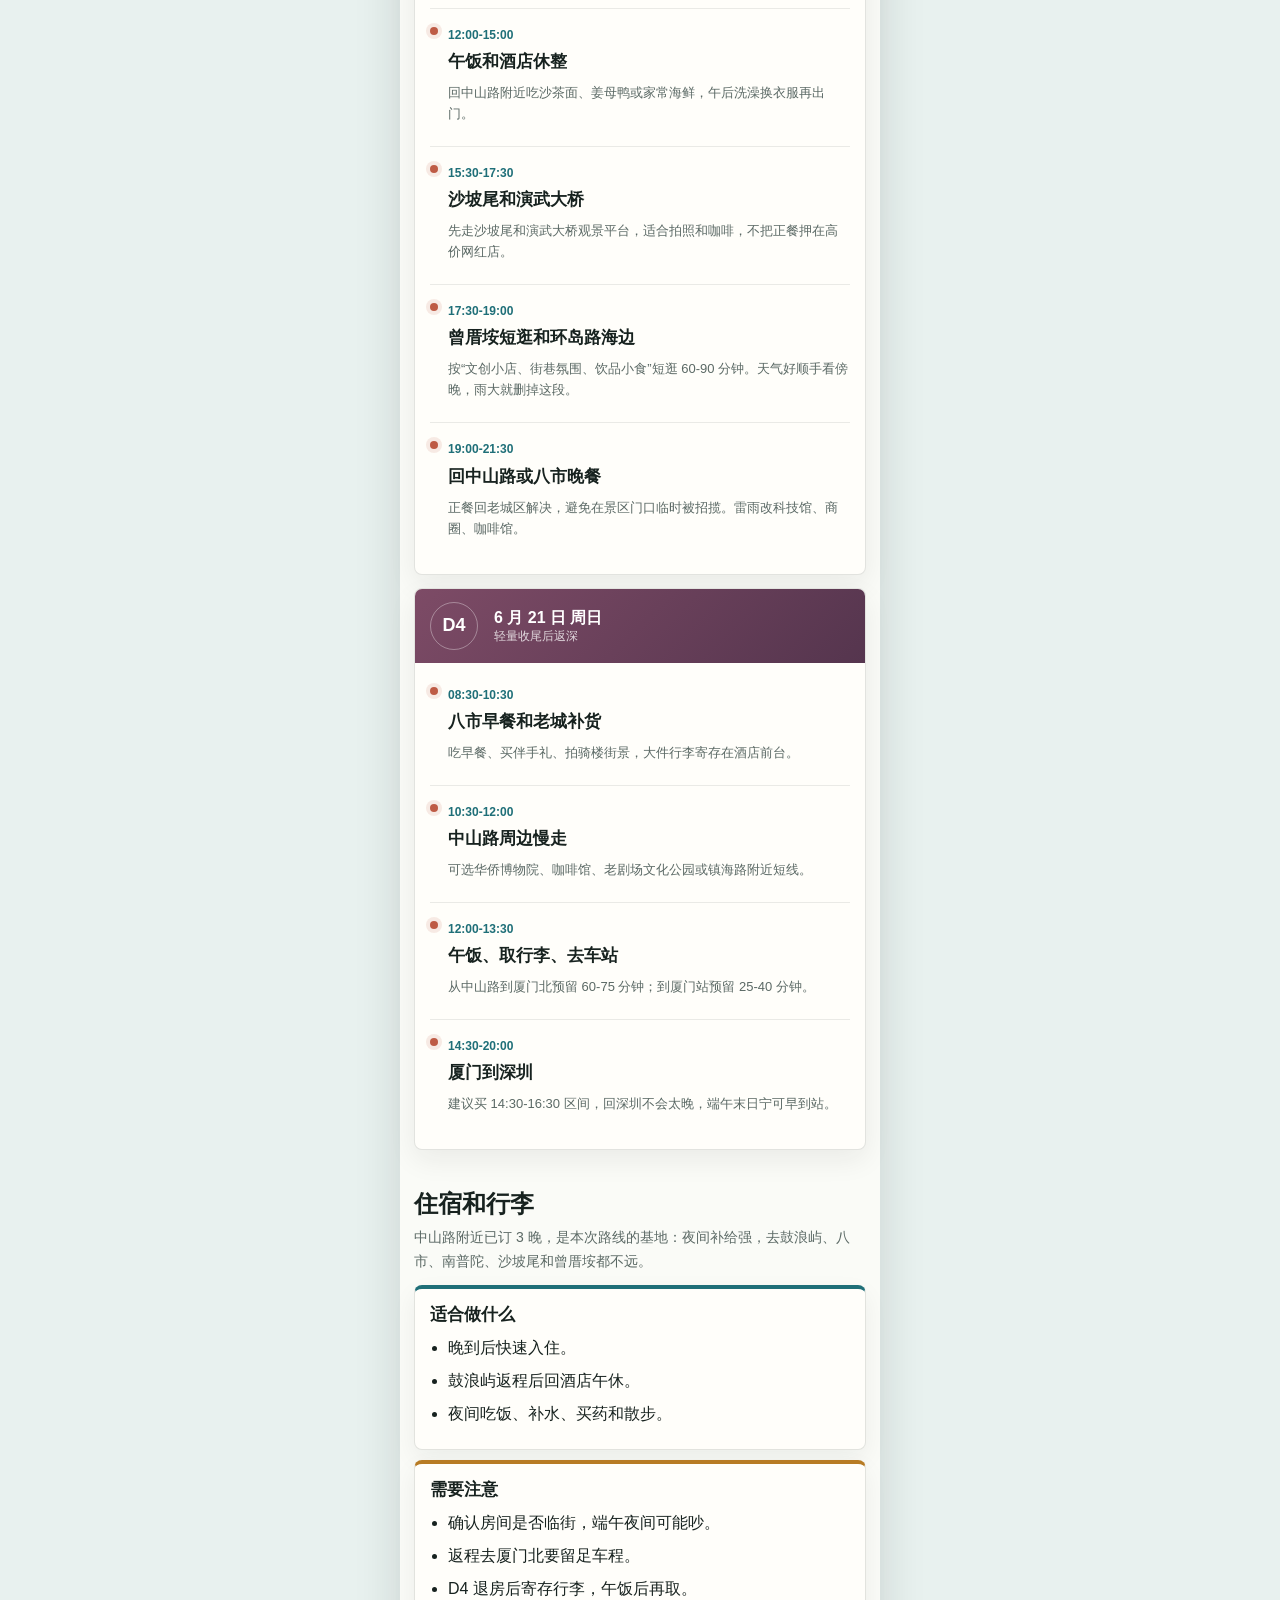
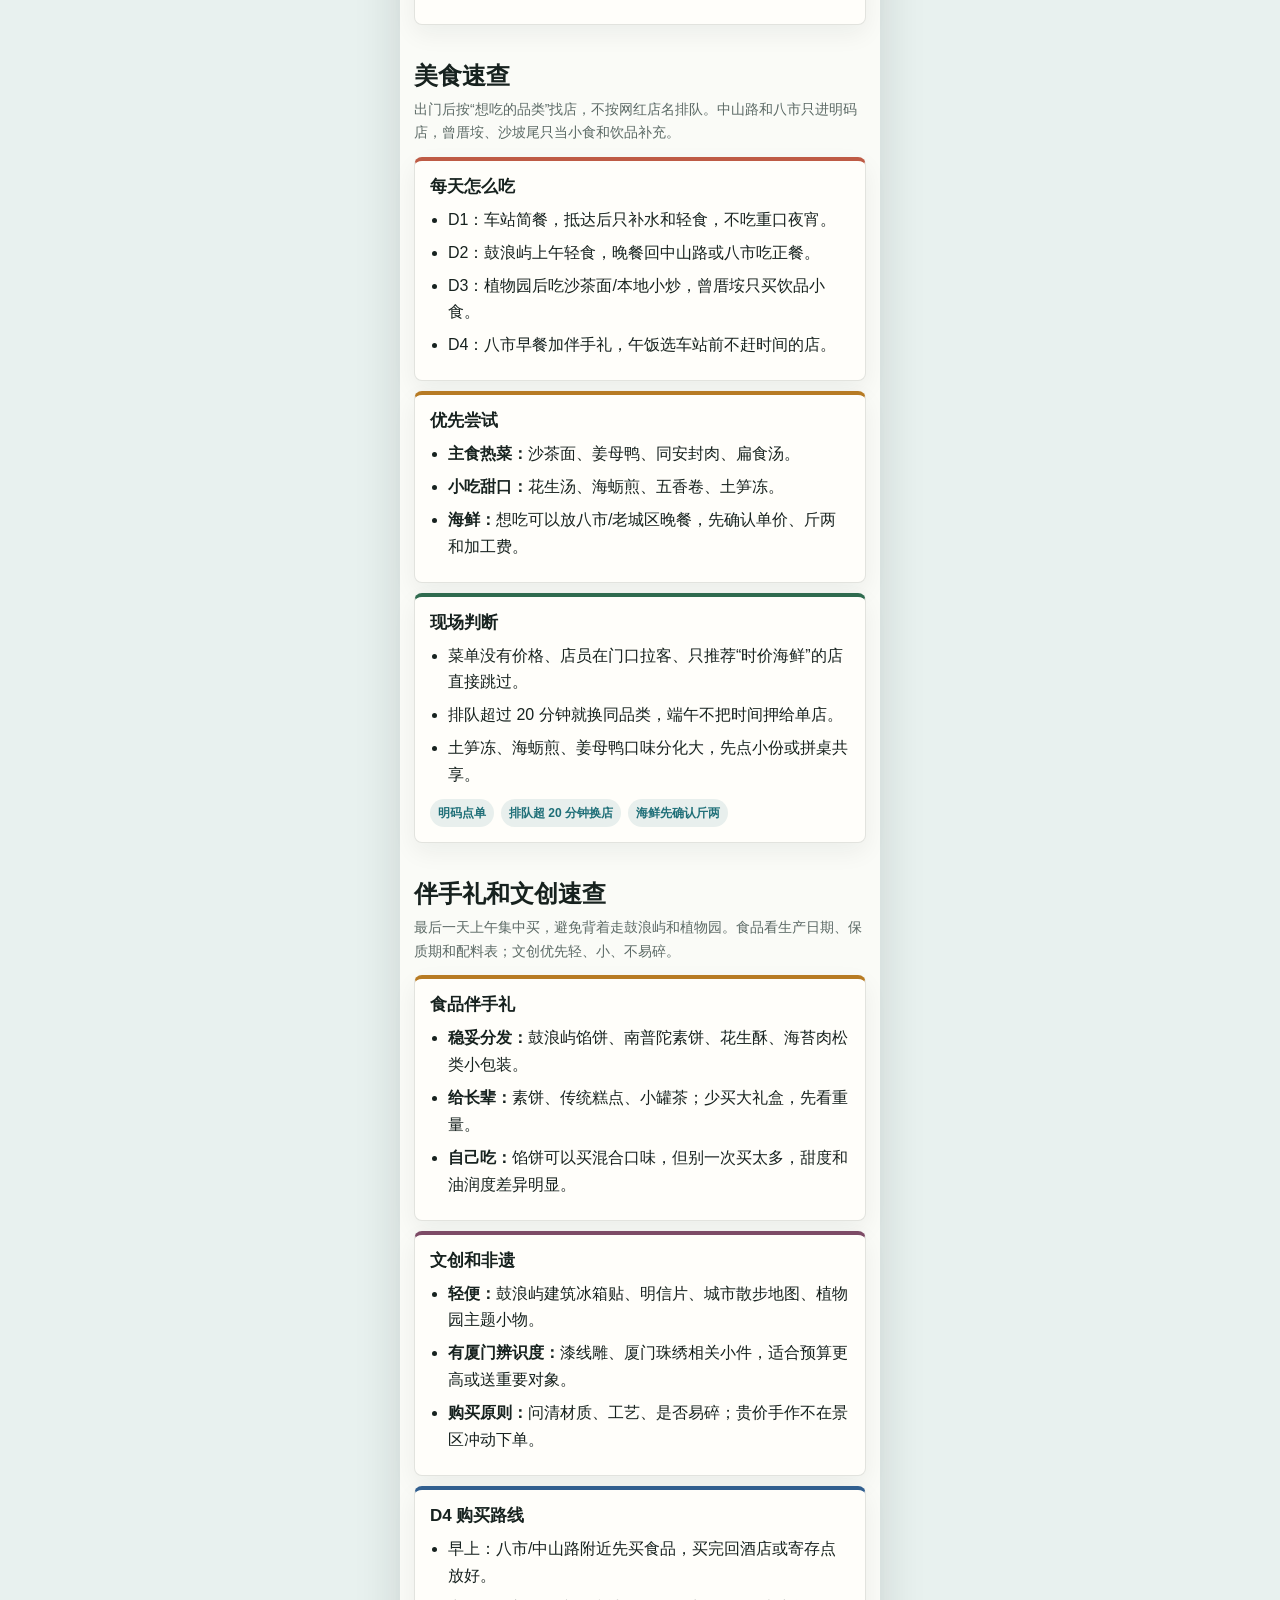
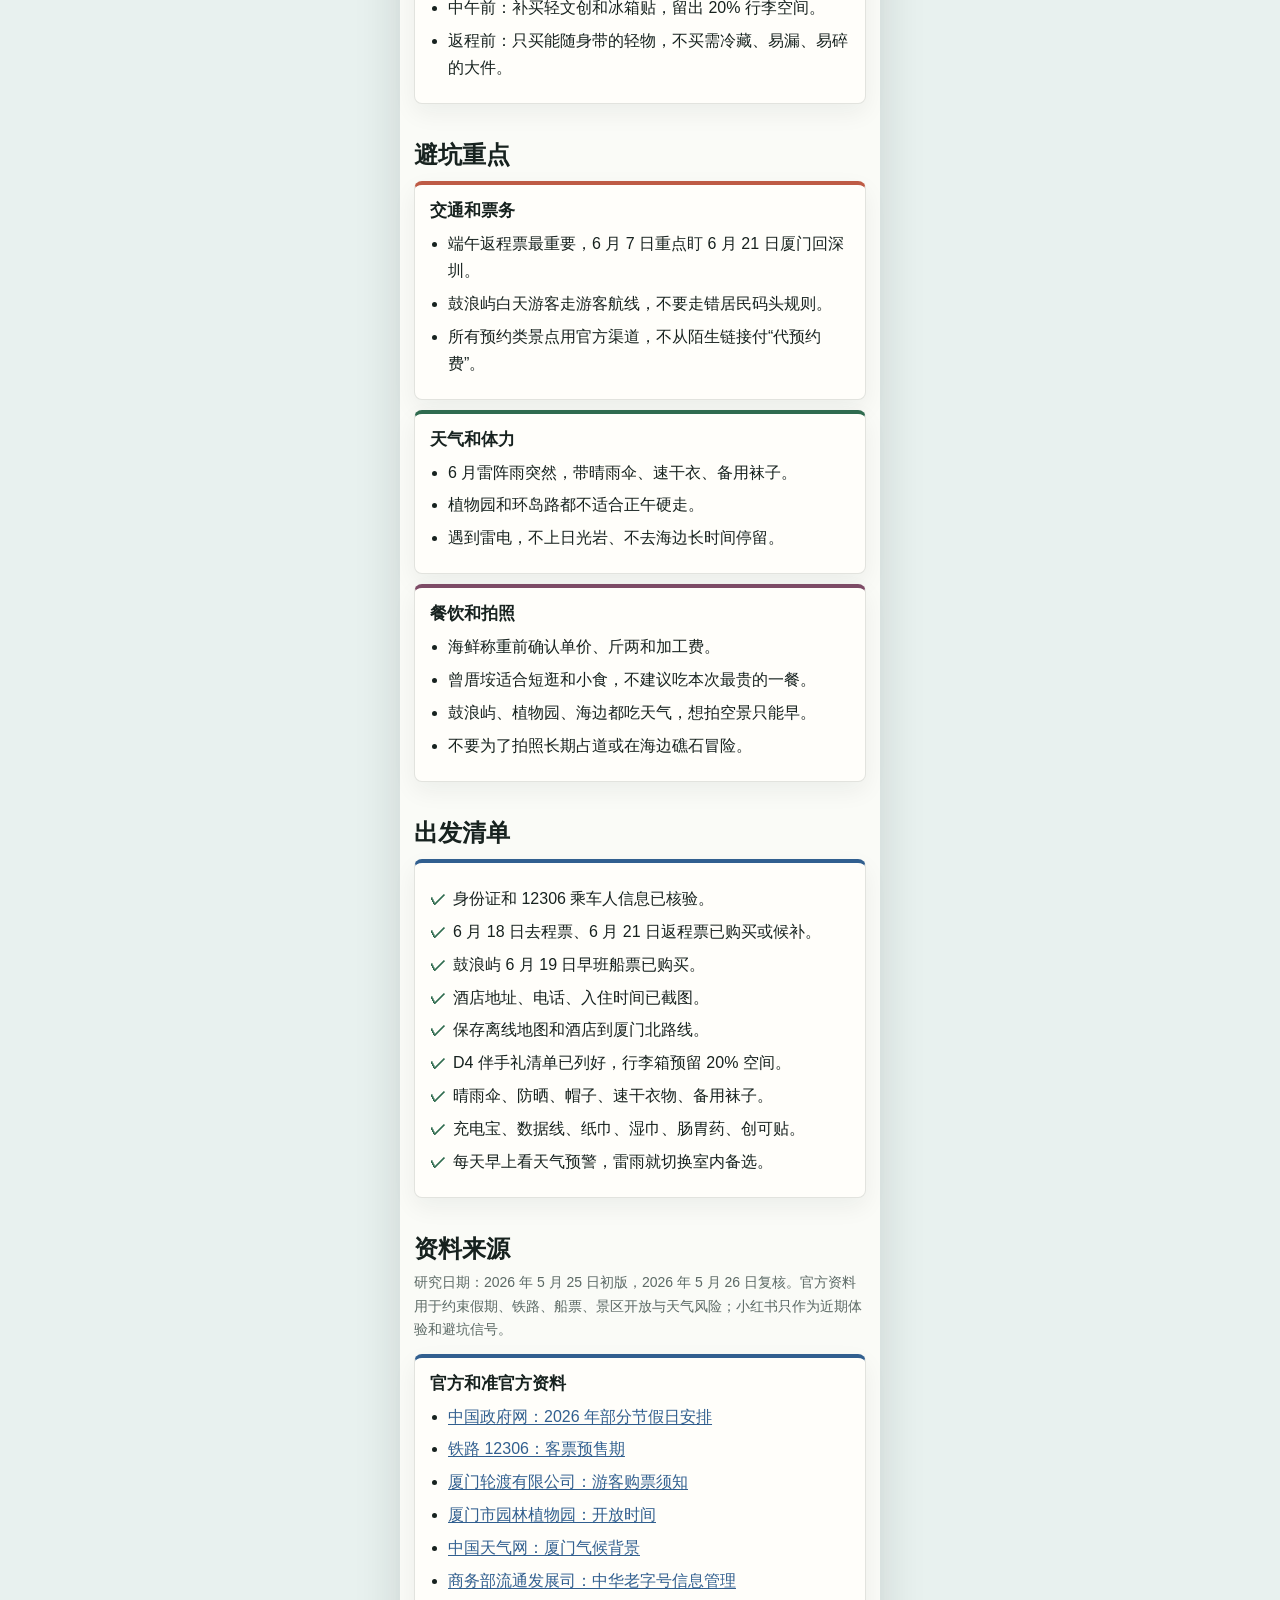
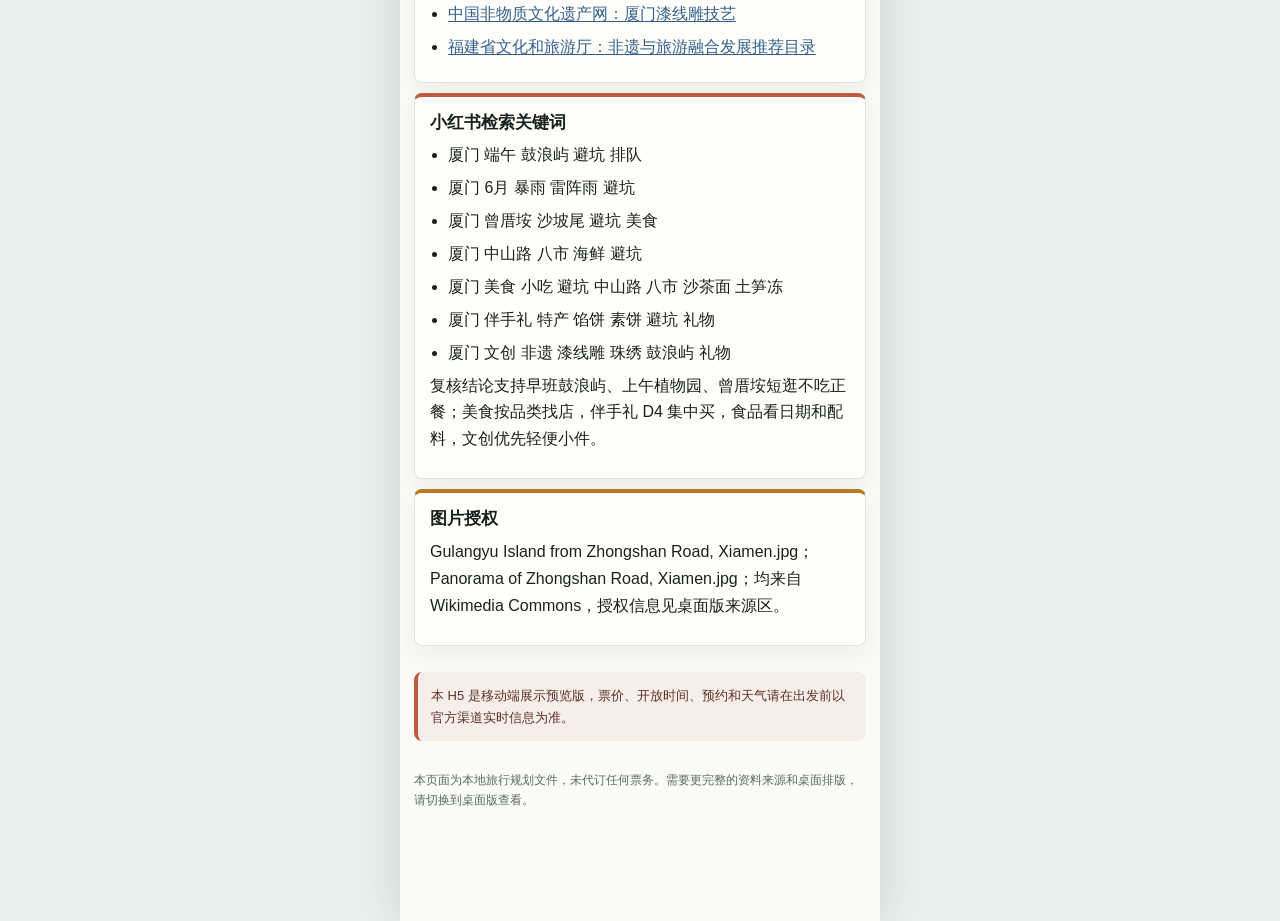
==== commit 79ae2f4c: "行程优化" ====
--- a/xiamen/shenzhen-xiamen-itinerary-mobile.html
+++ b/xiamen/shenzhen-xiamen-itinerary-mobile.html
@@ -776,25 +776,66 @@
       </section>
 
       <section id="food">
-        <h2>美食和伴手礼</h2>
-        <p class="lead">策略是“吃品类，不迷信店名”。中山路、八市、沙坡尾、曾厝垵都要避开拉客海鲜、价格不透明和长队网红店。</p>
+        <h2>美食速查</h2>
+        <p class="lead">出门后按“想吃的品类”找店，不按网红店名排队。中山路和八市只进明码店，曾厝垵、沙坡尾只当小食和饮品补充。</p>
         <article class="card coral">
           <h3>每天怎么吃</h3>
           <ul>
-            <li>D1：车站简餐，抵达后不吃重口夜宵。</li>
-            <li>D2：鼓浪屿轻食，中山路或八市晚餐。</li>
-            <li>D3：植物园后吃沙茶面或本地小炒，曾厝垵只吃饮品小食，晚上回老城区。</li>
-            <li>D4：八市早餐，午饭选车站前不赶时间的店。</li>
+            <li>D1：车站简餐，抵达后只补水和轻食，不吃重口夜宵。</li>
+            <li>D2：鼓浪屿上午轻食，晚餐回中山路或八市吃正餐。</li>
+            <li>D3：植物园后吃沙茶面/本地小炒，曾厝垵只买饮品小食。</li>
+            <li>D4：八市早餐加伴手礼，午饭选车站前不赶时间的店。</li>
           </ul>
         </article>
         <article class="card gold">
-          <h3>值得尝试</h3>
-          <p>沙茶面、花生汤、海蛎煎、土笋冻、姜母鸭、同安封肉、五香卷、扁食汤、鼓浪屿馅饼、南普陀素饼。</p>
+          <h3>优先尝试</h3>
+          <ul>
+            <li><strong>主食热菜：</strong>沙茶面、姜母鸭、同安封肉、扁食汤。</li>
+            <li><strong>小吃甜口：</strong>花生汤、海蛎煎、五香卷、土笋冻。</li>
+            <li><strong>海鲜：</strong>想吃可以放八市/老城区晚餐，先确认单价、斤两和加工费。</li>
+          </ul>
+        </article>
+        <article class="card leaf">
+          <h3>现场判断</h3>
+          <ul>
+            <li>菜单没有价格、店员在门口拉客、只推荐“时价海鲜”的店直接跳过。</li>
+            <li>排队超过 20 分钟就换同品类，端午不把时间押给单店。</li>
+            <li>土笋冻、海蛎煎、姜母鸭口味分化大，先点小份或拼桌共享。</li>
+          </ul>
           <div class="tags">
             <span class="tag">明码点单</span>
             <span class="tag">排队超 20 分钟换店</span>
-            <span class="tag">伴手礼 D4 买</span>
-          </div>
+            <span class="tag">海鲜先确认斤两</span>
+          </div>
+        </article>
+      </section>
+
+      <section id="gifts">
+        <h2>伴手礼和文创速查</h2>
+        <p class="lead">最后一天上午集中买，避免背着走鼓浪屿和植物园。食品看生产日期、保质期和配料表；文创优先轻、小、不易碎。</p>
+        <article class="card gold">
+          <h3>食品伴手礼</h3>
+          <ul>
+            <li><strong>稳妥分发：</strong>鼓浪屿馅饼、南普陀素饼、花生酥、海苔肉松类小包装。</li>
+            <li><strong>给长辈：</strong>素饼、传统糕点、小罐茶；少买大礼盒，先看重量。</li>
+            <li><strong>自己吃：</strong>馅饼可以买混合口味，但别一次买太多，甜度和油润度差异明显。</li>
+          </ul>
+        </article>
+        <article class="card plum">
+          <h3>文创和非遗</h3>
+          <ul>
+            <li><strong>轻便：</strong>鼓浪屿建筑冰箱贴、明信片、城市散步地图、植物园主题小物。</li>
+            <li><strong>有厦门辨识度：</strong>漆线雕、厦门珠绣相关小件，适合预算更高或送重要对象。</li>
+            <li><strong>购买原则：</strong>问清材质、工艺、是否易碎；贵价手作不在景区冲动下单。</li>
+          </ul>
+        </article>
+        <article class="card blue">
+          <h3>D4 购买路线</h3>
+          <ul>
+            <li>早上：八市/中山路附近先买食品，买完回酒店或寄存点放好。</li>
+            <li>中午前：补买轻文创和冰箱贴，留出 20% 行李空间。</li>
+            <li>返程前：只买能随身带的轻物，不买需冷藏、易漏、易碎的大件。</li>
+          </ul>
         </article>
       </section>
 
@@ -836,6 +877,7 @@
             <li>鼓浪屿 6 月 19 日早班船票已购买。</li>
             <li>酒店地址、电话、入住时间已截图。</li>
             <li>保存离线地图和酒店到厦门北路线。</li>
+            <li>D4 伴手礼清单已列好，行李箱预留 20% 空间。</li>
             <li>晴雨伞、防晒、帽子、速干衣物、备用袜子。</li>
             <li>充电宝、数据线、纸巾、湿巾、肠胃药、创可贴。</li>
             <li>每天早上看天气预警，雷雨就切换室内备选。</li>
@@ -854,6 +896,9 @@
             <li><a href="https://www.xmferry.com/wybm/wshlk/wlgpp/index.htm">厦门轮渡有限公司：游客购票须知</a></li>
             <li><a href="https://xiamenbg.com/Dp/time">厦门市园林植物园：开放时间</a></li>
             <li><a href="https://www.weather.com.cn/cityintro/101230201.shtml">中国天气网：厦门气候背景</a></li>
+            <li><a href="https://lzhbwg.mofcom.gov.cn/">商务部流通发展司：中华老字号信息管理</a></li>
+            <li><a href="https://www.ihchina.cn/Article/Index/detail?id=14363">中国非物质文化遗产网：厦门漆线雕技艺</a></li>
+            <li><a href="https://wlt.fujian.gov.cn/wldt/btdt/202409/P020250624350030178688.pdf">福建省文化和旅游厅：非遗与旅游融合发展推荐目录</a></li>
           </ul>
         </article>
         <article class="card coral">
@@ -863,8 +908,11 @@
             <li>厦门 6月 暴雨 雷阵雨 避坑</li>
             <li>厦门 曾厝垵 沙坡尾 避坑 美食</li>
             <li>厦门 中山路 八市 海鲜 避坑</li>
-          </ul>
-          <p>复核结论支持早班鼓浪屿、上午植物园、曾厝垵短逛不吃正餐，以及中山路/八市明码点单、不进拉客店。</p>
+            <li>厦门 美食 小吃 避坑 中山路 八市 沙茶面 土笋冻</li>
+            <li>厦门 伴手礼 特产 馅饼 素饼 避坑 礼物</li>
+            <li>厦门 文创 非遗 漆线雕 珠绣 鼓浪屿 礼物</li>
+          </ul>
+          <p>复核结论支持早班鼓浪屿、上午植物园、曾厝垵短逛不吃正餐；美食按品类找店，伴手礼 D4 集中买，食品看日期和配料，文创优先轻便小件。</p>
         </article>
         <article class="card gold">
           <h3>图片授权</h3>
@@ -887,7 +935,8 @@
       <a href="#overview">总览</a>
       <a href="#booking">预订</a>
       <a href="#daily">路线</a>
-      <a href="#pitfalls">避坑</a>
+      <a href="#food">美食</a>
+      <a href="#gifts">伴手礼</a>
       <a href="shenzhen-xiamen-itinerary.html">桌面版</a>
     </div>
   </nav>
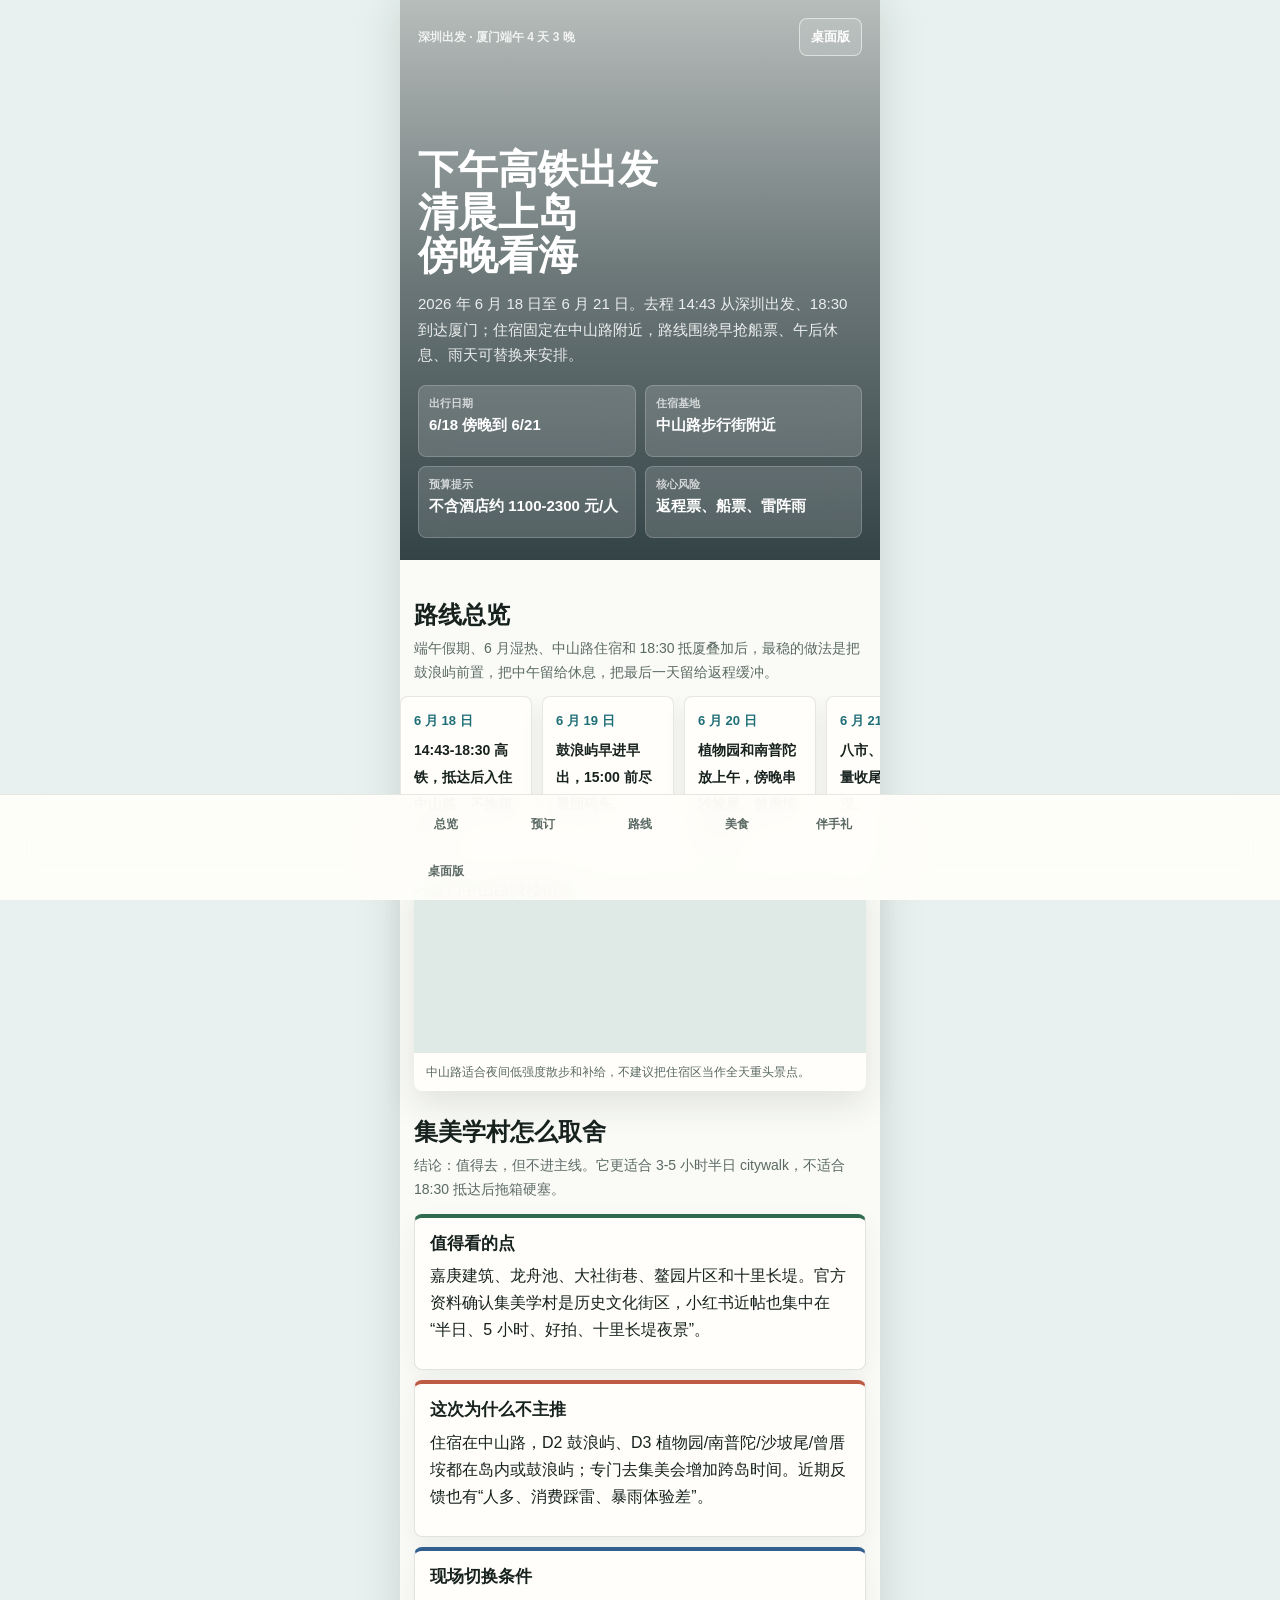
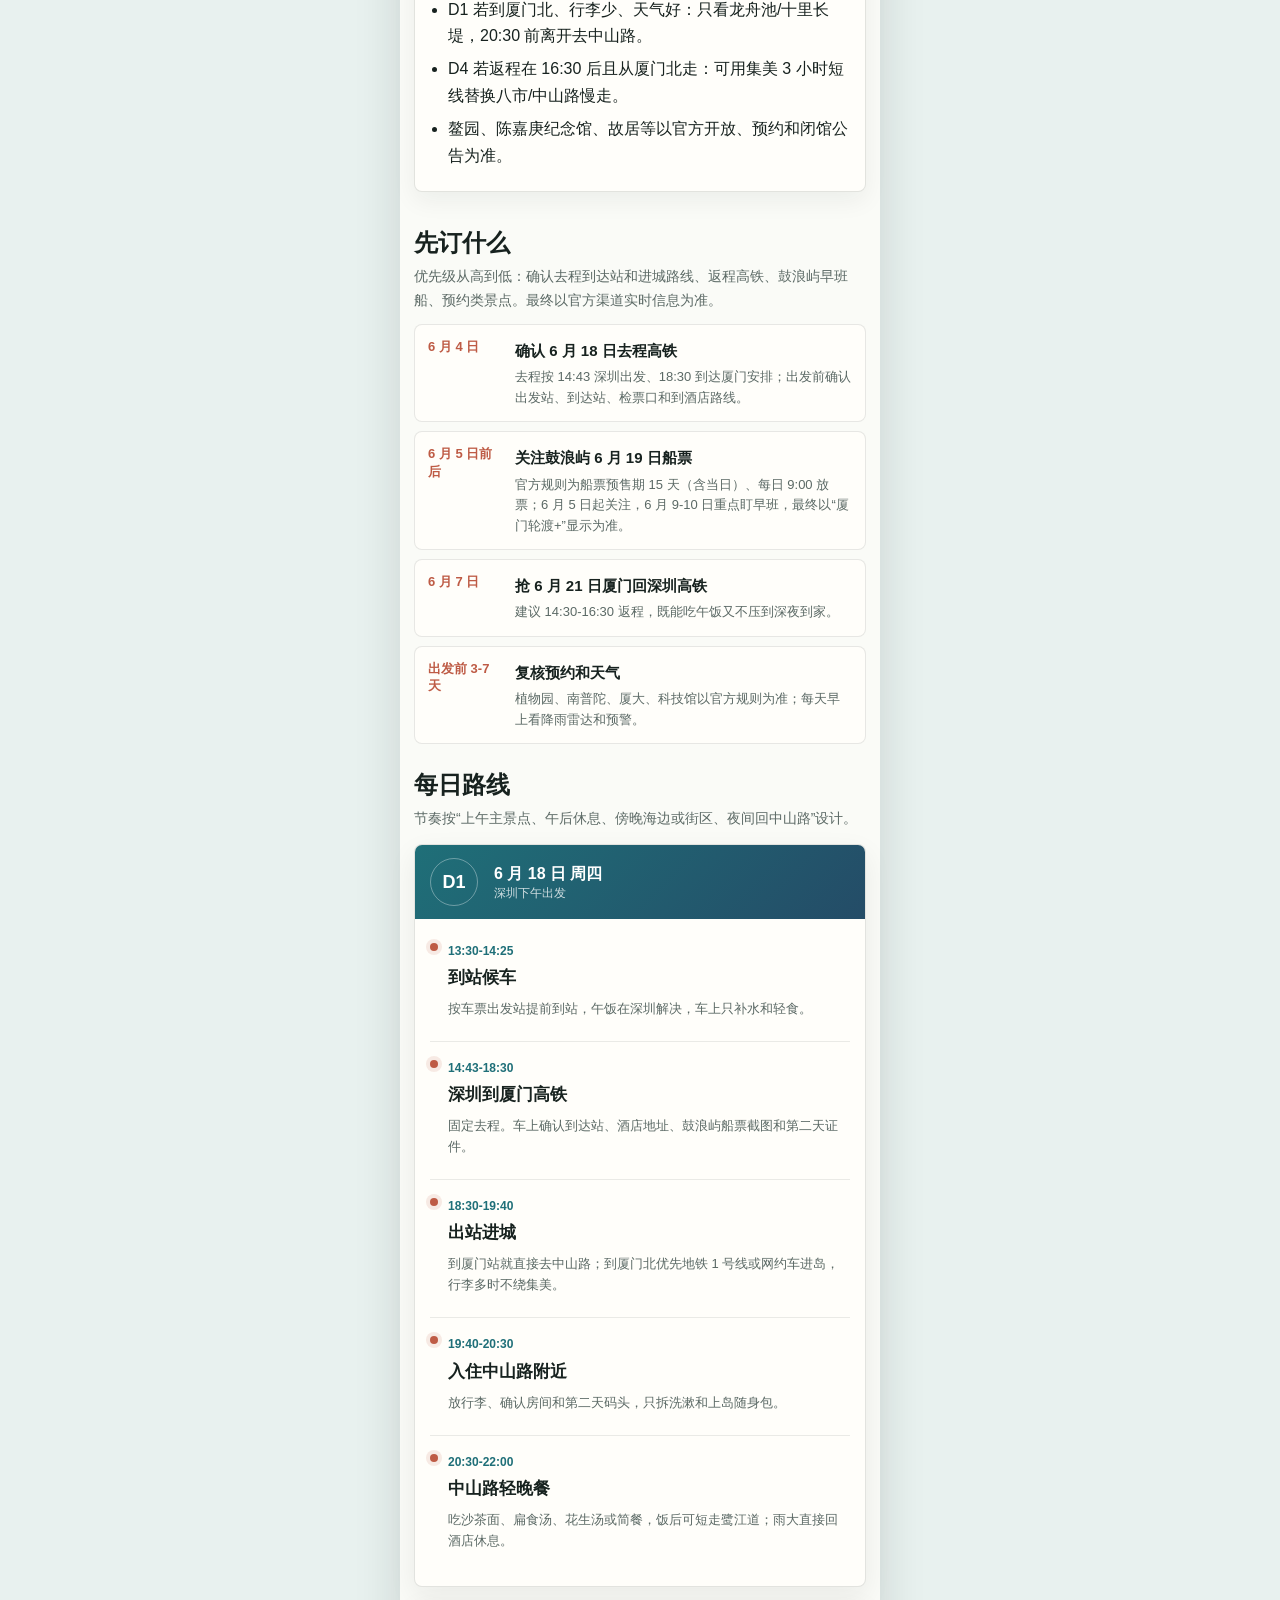
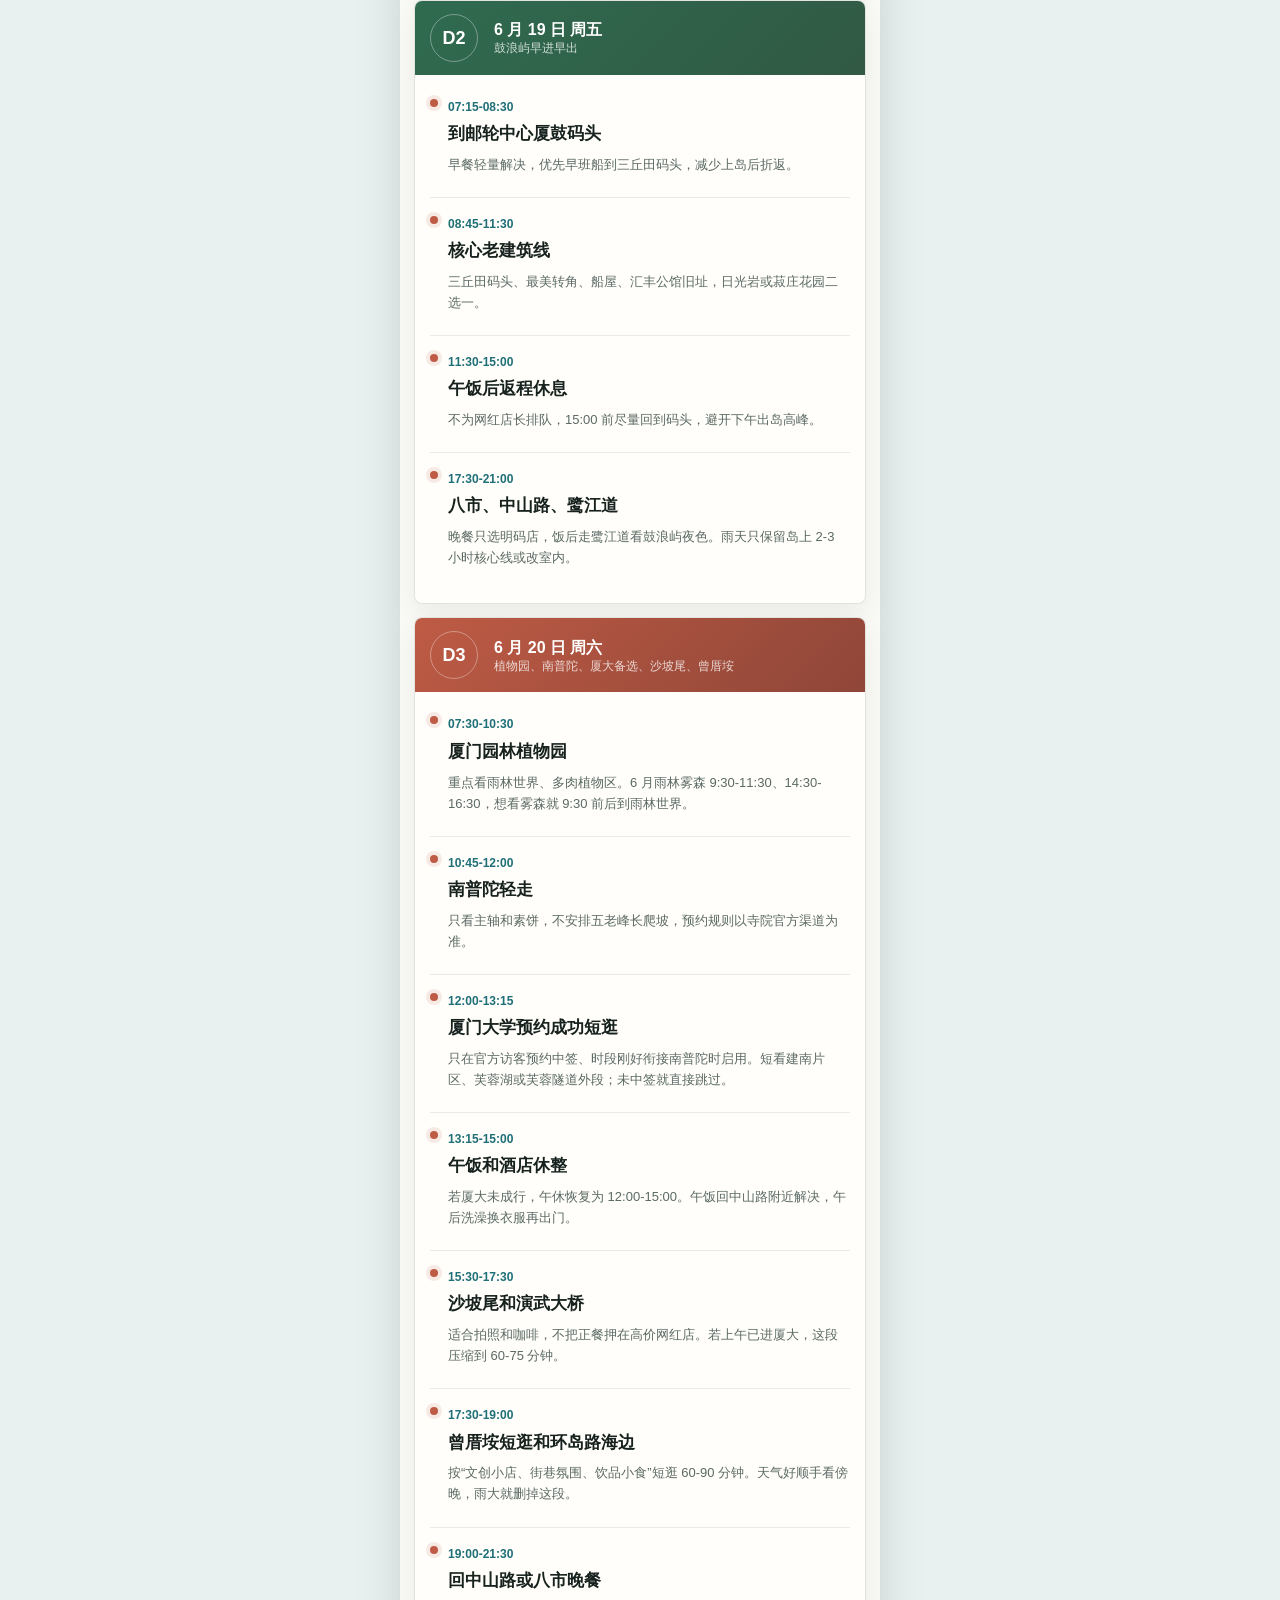
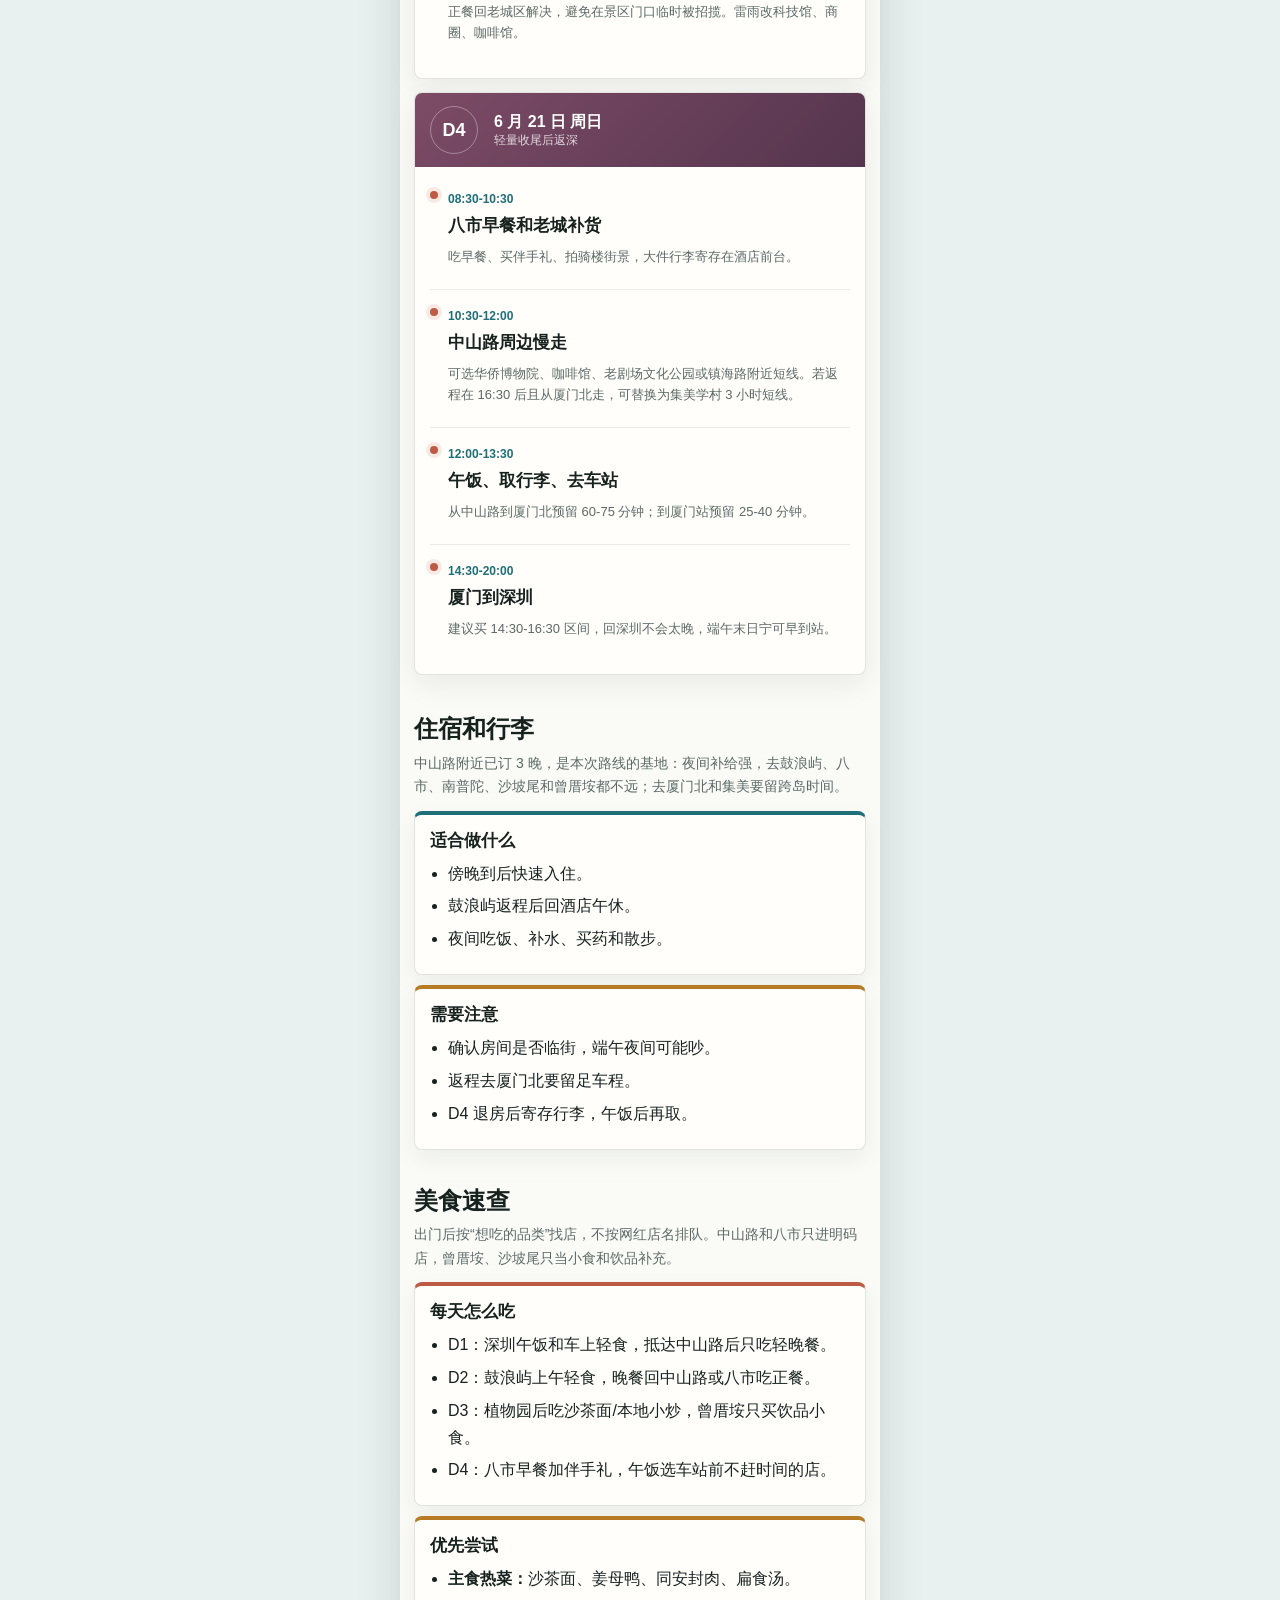
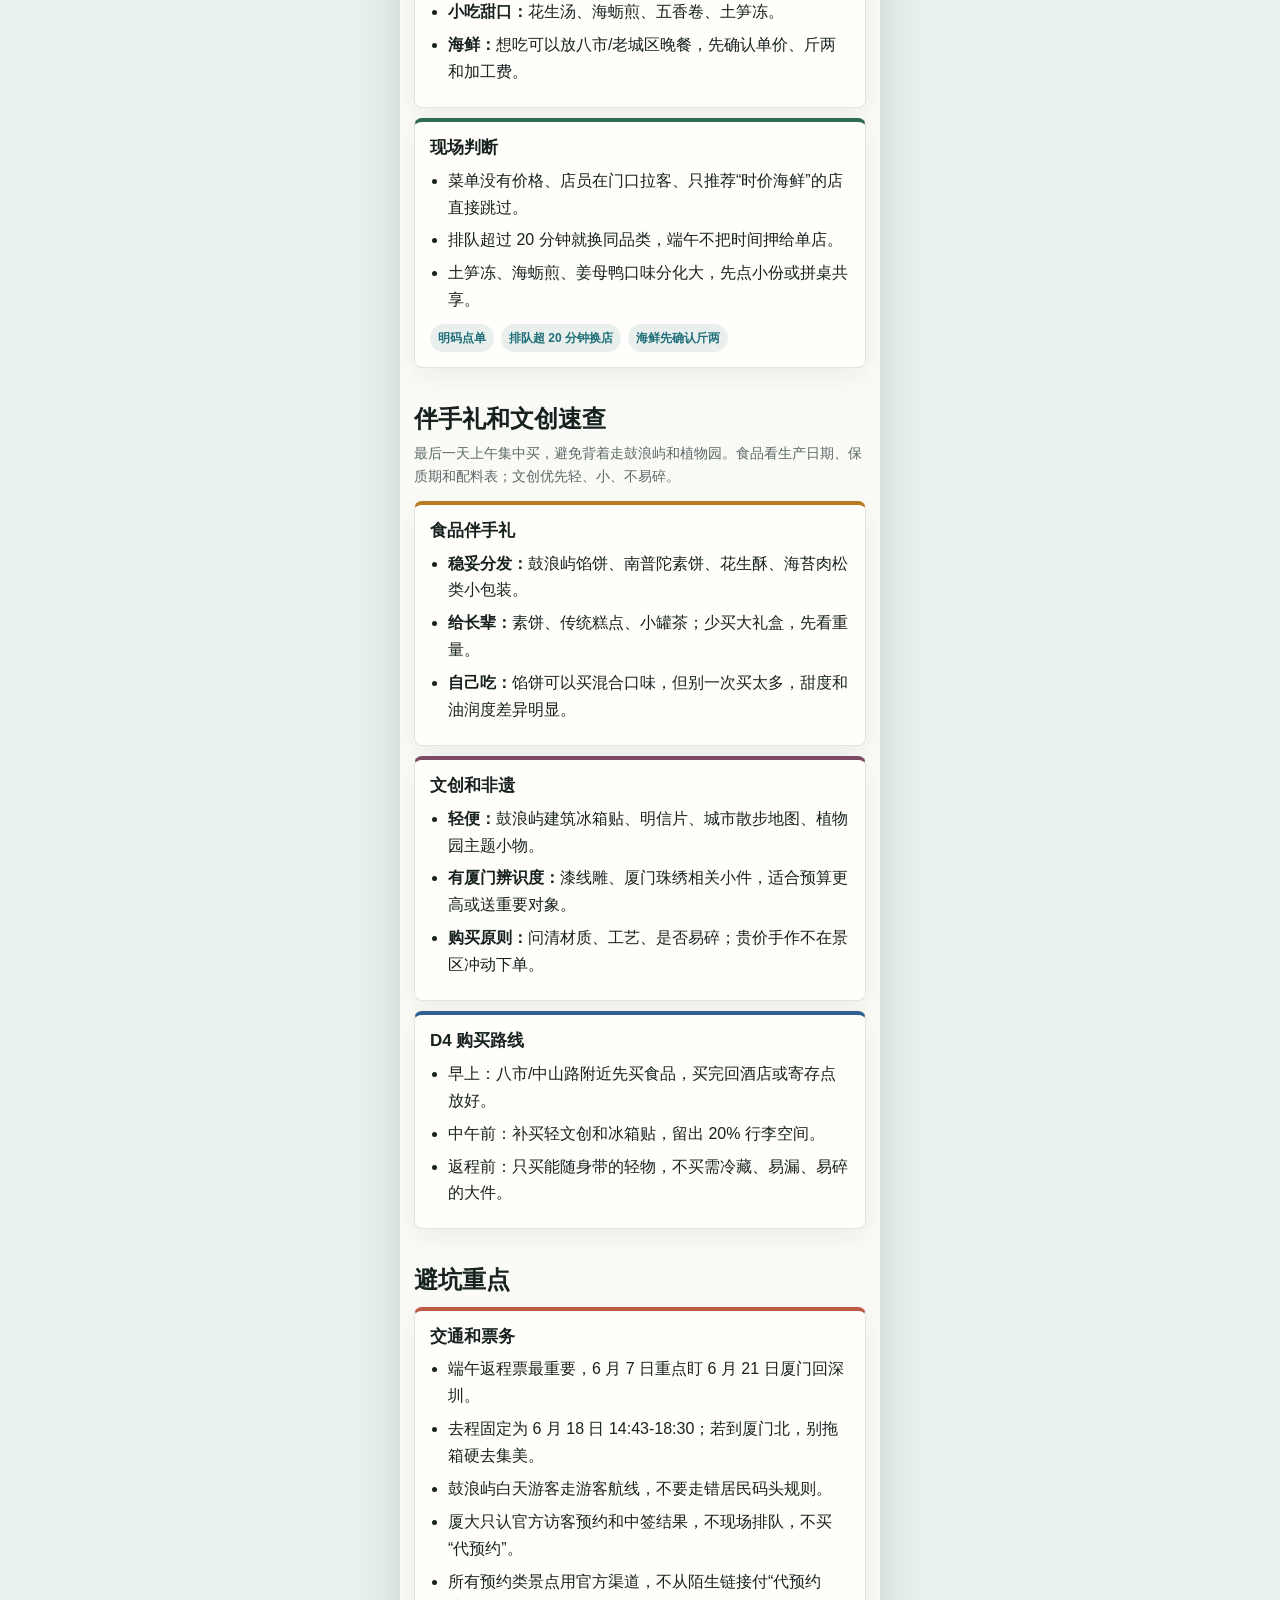
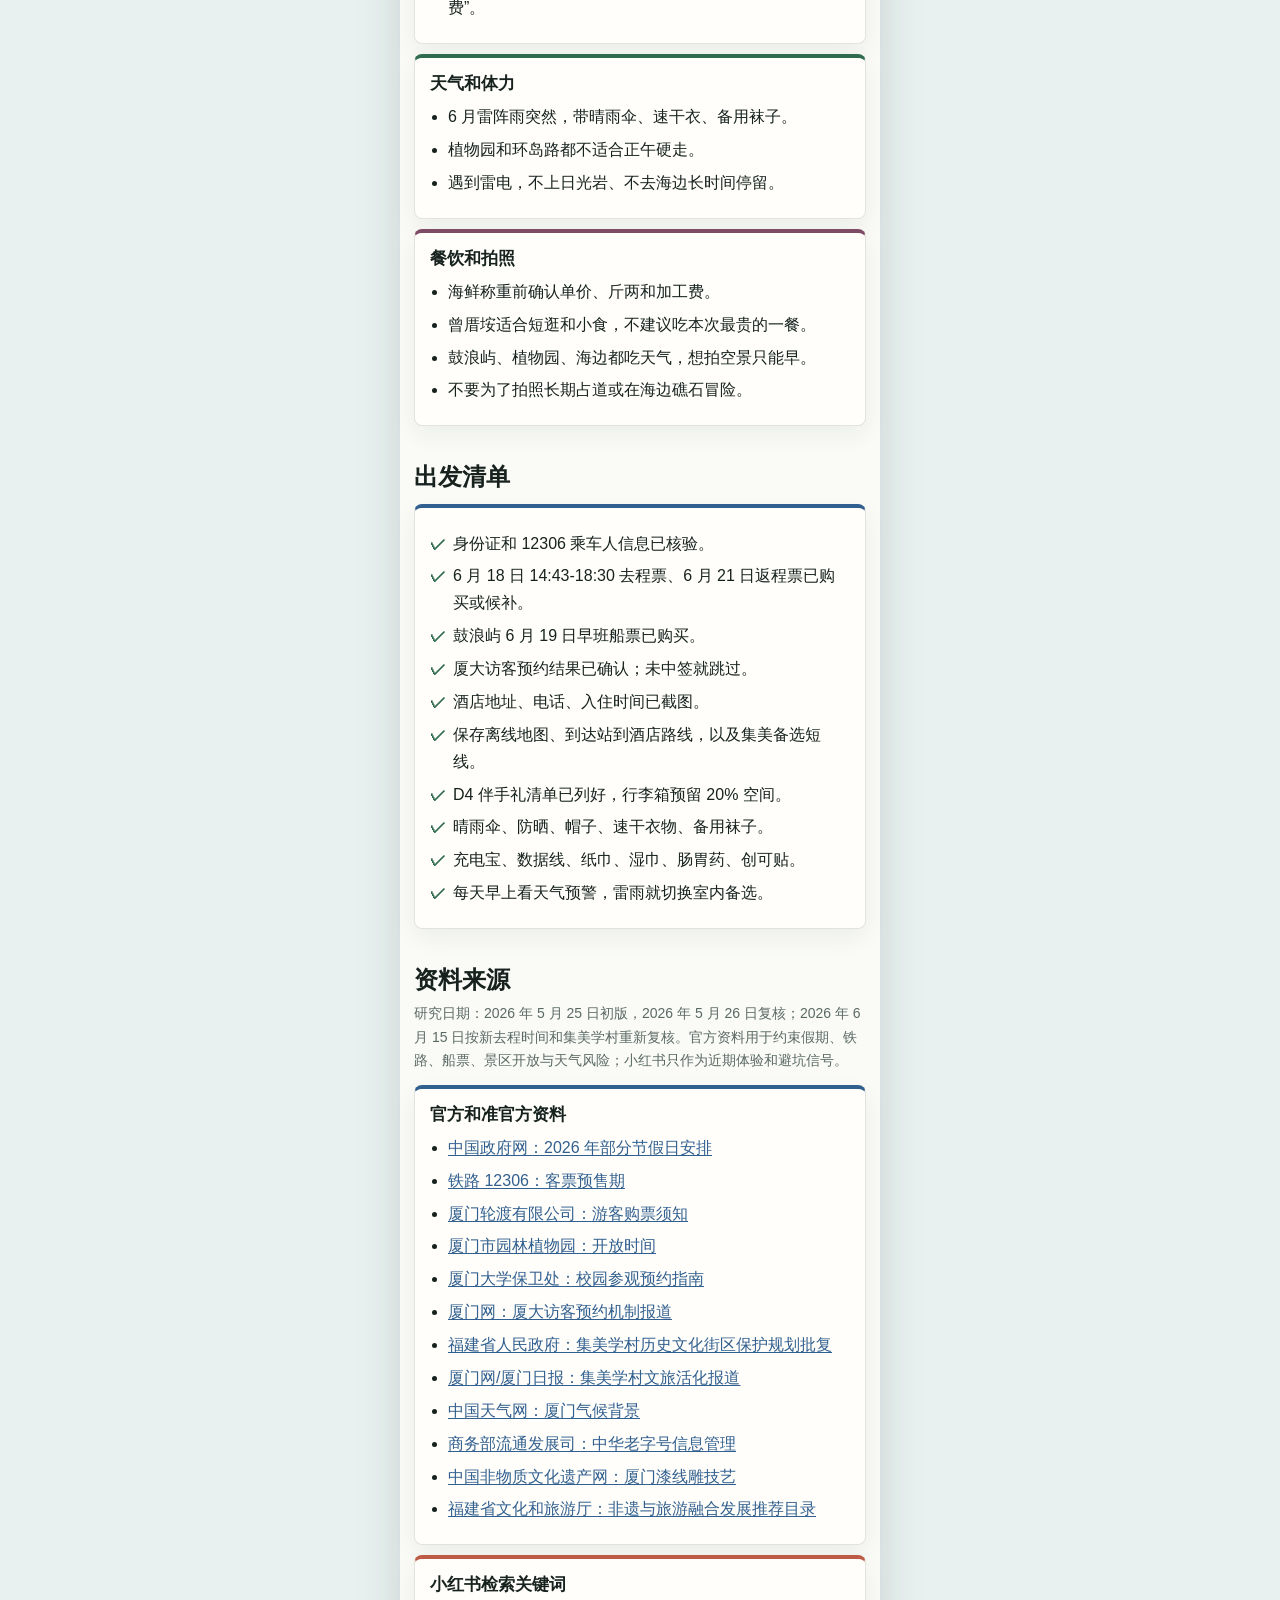
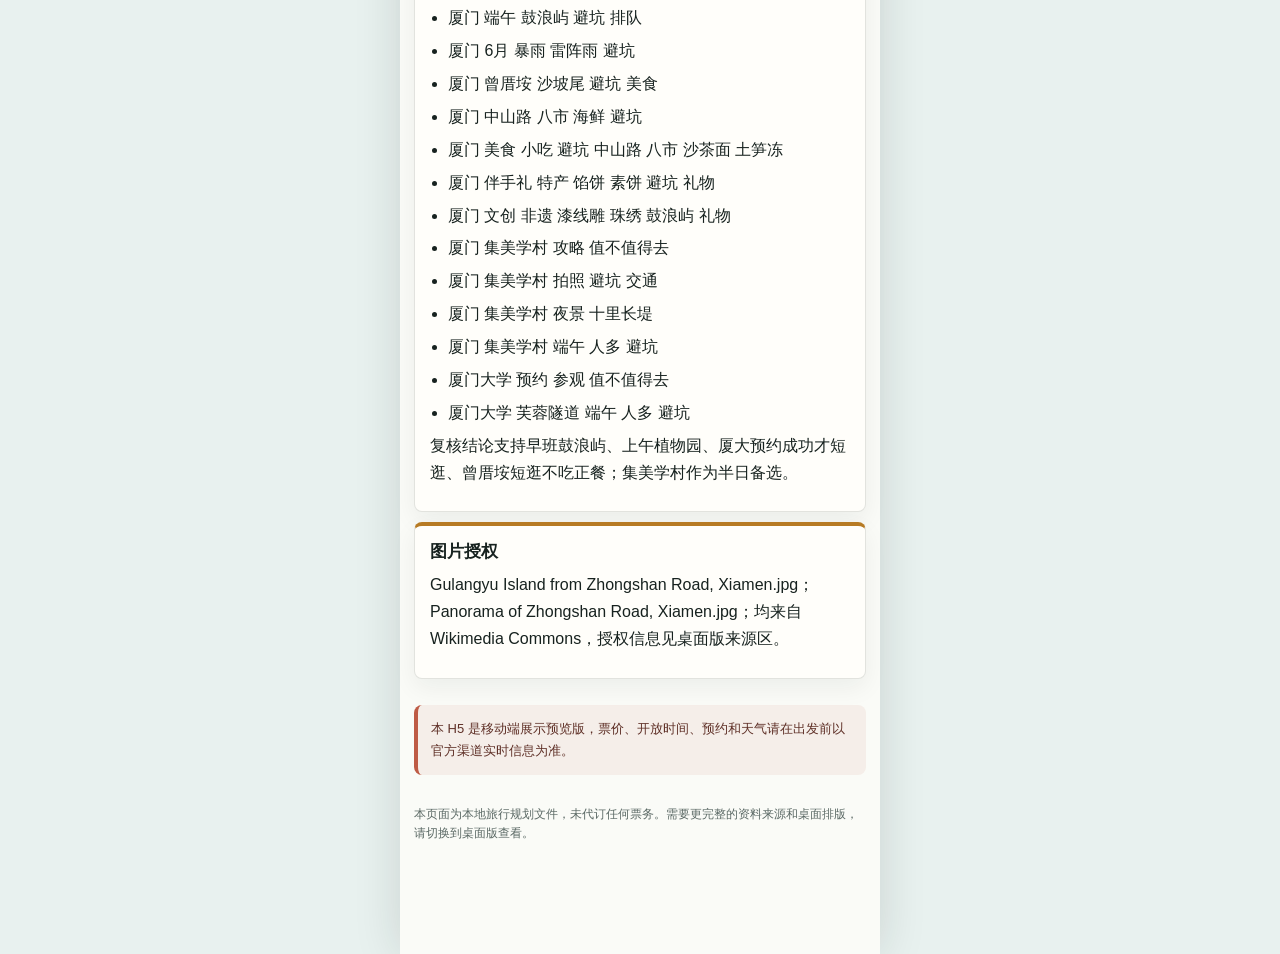
==== commit 87675dfa: "Update Xiamen itinerary timing and optional stops" ====
--- a/xiamen/shenzhen-xiamen-itinerary-mobile.html
+++ b/xiamen/shenzhen-xiamen-itinerary-mobile.html
@@ -534,12 +534,12 @@
       </div>
 
       <div class="hero-copy">
-        <h1><span>下班后出发</span><span>清晨上岛</span><span>傍晚看海</span></h1>
-        <p class="lede">2026 年 6 月 18 日晚至 6 月 21 日。住宿固定在中山路附近，路线围绕早抢船票、午后休息、雨天可替换来安排。</p>
+        <h1><span>下午高铁出发</span><span>清晨上岛</span><span>傍晚看海</span></h1>
+        <p class="lede">2026 年 6 月 18 日至 6 月 21 日。去程 14:43 从深圳出发、18:30 到达厦门；住宿固定在中山路附近，路线围绕早抢船票、午后休息、雨天可替换来安排。</p>
         <div class="hero-facts" aria-label="行程速览">
           <div class="fact">
             <strong>出行日期</strong>
-            <span>6/18 晚到 6/21</span>
+            <span>6/18 傍晚到 6/21</span>
           </div>
           <div class="fact">
             <strong>住宿基地</strong>
@@ -560,8 +560,12 @@
     <main>
       <section id="overview">
         <h2>路线总览</h2>
-        <p class="lead">端午假期、6 月湿热和中山路住宿叠加后，最稳的做法是把鼓浪屿前置，把中午留给休息，把最后一天留给返程缓冲。</p>
+        <p class="lead">端午假期、6 月湿热、中山路住宿和 18:30 抵厦叠加后，最稳的做法是把鼓浪屿前置，把中午留给休息，把最后一天留给返程缓冲。</p>
         <div class="rail" aria-label="核心策略">
+          <article class="mini-card">
+            <strong>6 月 18 日</strong>
+            <span>14:43-18:30 高铁，抵达后入住中山路，不拖箱赶远点。</span>
+          </article>
           <article class="mini-card">
             <strong>6 月 19 日</strong>
             <span>鼓浪屿早进早出，15:00 前尽量回码头。</span>
@@ -574,6 +578,10 @@
             <strong>6 月 21 日</strong>
             <span>八市、中山路轻量收尾，午后返深。</span>
           </article>
+          <article class="mini-card">
+            <strong>集美学村</strong>
+            <span>值得半日慢逛，但本次只做厦门北顺路或返程晚的备选。</span>
+          </article>
         </div>
         <figure class="photo">
           <img src="https://upload.wikimedia.org/wikipedia/commons/7/74/Panorama_of_Zhongshan_Road%2C_Xiamen.jpg" alt="厦门中山路骑楼街景">
@@ -581,15 +589,36 @@
         </figure>
       </section>
 
+      <section id="jimei">
+        <h2>集美学村怎么取舍</h2>
+        <p class="lead">结论：值得去，但不进主线。它更适合 3-5 小时半日 citywalk，不适合 18:30 抵达后拖箱硬塞。</p>
+        <article class="card leaf">
+          <h3>值得看的点</h3>
+          <p>嘉庚建筑、龙舟池、大社街巷、鳌园片区和十里长堤。官方资料确认集美学村是历史文化街区，小红书近帖也集中在“半日、5 小时、好拍、十里长堤夜景”。</p>
+        </article>
+        <article class="card coral">
+          <h3>这次为什么不主推</h3>
+          <p>住宿在中山路，D2 鼓浪屿、D3 植物园/南普陀/沙坡尾/曾厝垵都在岛内或鼓浪屿；专门去集美会增加跨岛时间。近期反馈也有“人多、消费踩雷、暴雨体验差”。</p>
+        </article>
+        <article class="card blue">
+          <h3>现场切换条件</h3>
+          <ul>
+            <li>D1 若到厦门北、行李少、天气好：只看龙舟池/十里长堤，20:30 前离开去中山路。</li>
+            <li>D4 若返程在 16:30 后且从厦门北走：可用集美 3 小时短线替换八市/中山路慢走。</li>
+            <li>鳌园、陈嘉庚纪念馆、故居等以官方开放、预约和闭馆公告为准。</li>
+          </ul>
+        </article>
+      </section>
+
       <section id="booking">
         <h2>先订什么</h2>
-        <p class="lead">优先级从高到低：返程高铁、去程高铁、鼓浪屿早班船、预约类景点。最终以官方渠道实时信息为准。</p>
+        <p class="lead">优先级从高到低：确认去程到达站和进城路线、返程高铁、鼓浪屿早班船、预约类景点。最终以官方渠道实时信息为准。</p>
         <div class="booking-list">
           <article class="booking-item">
             <time>6 月 4 日</time>
             <div>
-              <strong>抢 6 月 18 日深圳到厦门高铁</strong>
-              <p>优先深圳北到厦门北/厦门，目标 18:30-20:20 出发；下班不确定就候补一早一晚两个车次。</p>
+              <strong>确认 6 月 18 日去程高铁</strong>
+              <p>去程按 14:43 深圳出发、18:30 到达厦门安排；出发前确认出发站、到达站、检票口和到酒店路线。</p>
             </div>
           </article>
           <article class="booking-item">
@@ -625,24 +654,34 @@
             <div class="day-code">D1</div>
             <div class="day-title">
               <strong>6 月 18 日 周四</strong>
-              <span>深圳下班后出发</span>
+              <span>深圳下午出发</span>
             </div>
           </div>
           <div class="day-body">
             <div class="time-card">
-              <span class="time">17:30-18:30</span>
-              <h3>下班后直奔深圳北</h3>
-              <p>轻装出发，晚餐在深圳北或车上解决；提前把通勤拥堵算进站前时间。</p>
-            </div>
-            <div class="time-card">
-              <span class="time">18:30-20:30</span>
-              <h3>深圳北到厦门北/厦门</h3>
-              <p>晚间有多班同线路车次形态，耗时约 2 小时 50 分至 3 小时 40 分。最终以 12306 售票页为准。</p>
-            </div>
-            <div class="time-card">
-              <span class="time">21:30-23:50</span>
+              <span class="time">13:30-14:25</span>
+              <h3>到站候车</h3>
+              <p>按车票出发站提前到站，午饭在深圳解决，车上只补水和轻食。</p>
+            </div>
+            <div class="time-card">
+              <span class="time">14:43-18:30</span>
+              <h3>深圳到厦门高铁</h3>
+              <p>固定去程。车上确认到达站、酒店地址、鼓浪屿船票截图和第二天证件。</p>
+            </div>
+            <div class="time-card">
+              <span class="time">18:30-19:40</span>
+              <h3>出站进城</h3>
+              <p>到厦门站就直接去中山路；到厦门北优先地铁 1 号线或网约车进岛，行李多时不绕集美。</p>
+            </div>
+            <div class="time-card">
+              <span class="time">19:40-20:30</span>
               <h3>入住中山路附近</h3>
-              <p>到店后只确认第二天船票和证件、买水和防晒，不临时加夜宵大餐。</p>
+              <p>放行李、确认房间和第二天码头，只拆洗漱和上岛随身包。</p>
+            </div>
+            <div class="time-card">
+              <span class="time">20:30-22:00</span>
+              <h3>中山路轻晚餐</h3>
+              <p>吃沙茶面、扁食汤、花生汤或简餐，饭后可短走鹭江道；雨大直接回酒店休息。</p>
             </div>
           </div>
         </article>
@@ -684,7 +723,7 @@
             <div class="day-code">D3</div>
             <div class="day-title">
               <strong>6 月 20 日 周六</strong>
-              <span>植物园、南普陀、沙坡尾、曾厝垵</span>
+              <span>植物园、南普陀、厦大备选、沙坡尾、曾厝垵</span>
             </div>
           </div>
           <div class="day-body">
@@ -699,14 +738,19 @@
               <p>只看主轴和素饼，不安排五老峰长爬坡，预约规则以寺院官方渠道为准。</p>
             </div>
             <div class="time-card">
-              <span class="time">12:00-15:00</span>
+              <span class="time">12:00-13:15</span>
+              <h3>厦门大学预约成功短逛</h3>
+              <p>只在官方访客预约中签、时段刚好衔接南普陀时启用。短看建南片区、芙蓉湖或芙蓉隧道外段；未中签就直接跳过。</p>
+            </div>
+            <div class="time-card">
+              <span class="time">13:15-15:00</span>
               <h3>午饭和酒店休整</h3>
-              <p>回中山路附近吃沙茶面、姜母鸭或家常海鲜，午后洗澡换衣服再出门。</p>
+              <p>若厦大未成行，午休恢复为 12:00-15:00。午饭回中山路附近解决，午后洗澡换衣服再出门。</p>
             </div>
             <div class="time-card">
               <span class="time">15:30-17:30</span>
               <h3>沙坡尾和演武大桥</h3>
-              <p>先走沙坡尾和演武大桥观景平台，适合拍照和咖啡，不把正餐押在高价网红店。</p>
+              <p>适合拍照和咖啡，不把正餐押在高价网红店。若上午已进厦大，这段压缩到 60-75 分钟。</p>
             </div>
             <div class="time-card">
               <span class="time">17:30-19:00</span>
@@ -738,7 +782,7 @@
             <div class="time-card">
               <span class="time">10:30-12:00</span>
               <h3>中山路周边慢走</h3>
-              <p>可选华侨博物院、咖啡馆、老剧场文化公园或镇海路附近短线。</p>
+              <p>可选华侨博物院、咖啡馆、老剧场文化公园或镇海路附近短线。若返程在 16:30 后且从厦门北走，可替换为集美学村 3 小时短线。</p>
             </div>
             <div class="time-card">
               <span class="time">12:00-13:30</span>
@@ -756,11 +800,11 @@
 
       <section id="stay">
         <h2>住宿和行李</h2>
-        <p class="lead">中山路附近已订 3 晚，是本次路线的基地：夜间补给强，去鼓浪屿、八市、南普陀、沙坡尾和曾厝垵都不远。</p>
+        <p class="lead">中山路附近已订 3 晚，是本次路线的基地：夜间补给强，去鼓浪屿、八市、南普陀、沙坡尾和曾厝垵都不远；去厦门北和集美要留跨岛时间。</p>
         <article class="card sea">
           <h3>适合做什么</h3>
           <ul>
-            <li>晚到后快速入住。</li>
+            <li>傍晚到后快速入住。</li>
             <li>鼓浪屿返程后回酒店午休。</li>
             <li>夜间吃饭、补水、买药和散步。</li>
           </ul>
@@ -781,7 +825,7 @@
         <article class="card coral">
           <h3>每天怎么吃</h3>
           <ul>
-            <li>D1：车站简餐，抵达后只补水和轻食，不吃重口夜宵。</li>
+            <li>D1：深圳午饭和车上轻食，抵达中山路后只吃轻晚餐。</li>
             <li>D2：鼓浪屿上午轻食，晚餐回中山路或八市吃正餐。</li>
             <li>D3：植物园后吃沙茶面/本地小炒，曾厝垵只买饮品小食。</li>
             <li>D4：八市早餐加伴手礼，午饭选车站前不赶时间的店。</li>
@@ -845,7 +889,9 @@
           <h3>交通和票务</h3>
           <ul>
             <li>端午返程票最重要，6 月 7 日重点盯 6 月 21 日厦门回深圳。</li>
+            <li>去程固定为 6 月 18 日 14:43-18:30；若到厦门北，别拖箱硬去集美。</li>
             <li>鼓浪屿白天游客走游客航线，不要走错居民码头规则。</li>
+            <li>厦大只认官方访客预约和中签结果，不现场排队，不买“代预约”。</li>
             <li>所有预约类景点用官方渠道，不从陌生链接付“代预约费”。</li>
           </ul>
         </article>
@@ -873,10 +919,11 @@
         <article class="card blue">
           <ul class="checklist">
             <li>身份证和 12306 乘车人信息已核验。</li>
-            <li>6 月 18 日去程票、6 月 21 日返程票已购买或候补。</li>
+            <li>6 月 18 日 14:43-18:30 去程票、6 月 21 日返程票已购买或候补。</li>
             <li>鼓浪屿 6 月 19 日早班船票已购买。</li>
+            <li>厦大访客预约结果已确认；未中签就跳过。</li>
             <li>酒店地址、电话、入住时间已截图。</li>
-            <li>保存离线地图和酒店到厦门北路线。</li>
+            <li>保存离线地图、到达站到酒店路线，以及集美备选短线。</li>
             <li>D4 伴手礼清单已列好，行李箱预留 20% 空间。</li>
             <li>晴雨伞、防晒、帽子、速干衣物、备用袜子。</li>
             <li>充电宝、数据线、纸巾、湿巾、肠胃药、创可贴。</li>
@@ -887,7 +934,7 @@
 
       <section id="sources">
         <h2>资料来源</h2>
-        <p class="lead">研究日期：2026 年 5 月 25 日初版，2026 年 5 月 26 日复核。官方资料用于约束假期、铁路、船票、景区开放与天气风险；小红书只作为近期体验和避坑信号。</p>
+        <p class="lead">研究日期：2026 年 5 月 25 日初版，2026 年 5 月 26 日复核；2026 年 6 月 15 日按新去程时间和集美学村重新复核。官方资料用于约束假期、铁路、船票、景区开放与天气风险；小红书只作为近期体验和避坑信号。</p>
         <article class="card blue source-list">
           <h3>官方和准官方资料</h3>
           <ul>
@@ -895,6 +942,10 @@
             <li><a href="https://www.12306.cn/mormhweb/zxdt/202205/t20220531_37508.html">铁路 12306：客票预售期</a></li>
             <li><a href="https://www.xmferry.com/wybm/wshlk/wlgpp/index.htm">厦门轮渡有限公司：游客购票须知</a></li>
             <li><a href="https://xiamenbg.com/Dp/time">厦门市园林植物园：开放时间</a></li>
+            <li><a href="https://baowei.xmu.edu.cn/info/1003/1005.htm">厦门大学保卫处：校园参观预约指南</a></li>
+            <li><a href="https://news.xmnn.cn/xmxw/202601/t20260120_389615.html">厦门网：厦大访客预约机制报道</a></li>
+            <li><a href="https://www.fujian.gov.cn/zwgk/zxwj/szfwj/202110/t20211009_5702111.htm">福建省人民政府：集美学村历史文化街区保护规划批复</a></li>
+            <li><a href="https://news.xmnn.cn/xmxw/202606/t20260603_432183.html">厦门网/厦门日报：集美学村文旅活化报道</a></li>
             <li><a href="https://www.weather.com.cn/cityintro/101230201.shtml">中国天气网：厦门气候背景</a></li>
             <li><a href="https://lzhbwg.mofcom.gov.cn/">商务部流通发展司：中华老字号信息管理</a></li>
             <li><a href="https://www.ihchina.cn/Article/Index/detail?id=14363">中国非物质文化遗产网：厦门漆线雕技艺</a></li>
@@ -911,8 +962,14 @@
             <li>厦门 美食 小吃 避坑 中山路 八市 沙茶面 土笋冻</li>
             <li>厦门 伴手礼 特产 馅饼 素饼 避坑 礼物</li>
             <li>厦门 文创 非遗 漆线雕 珠绣 鼓浪屿 礼物</li>
-          </ul>
-          <p>复核结论支持早班鼓浪屿、上午植物园、曾厝垵短逛不吃正餐；美食按品类找店，伴手礼 D4 集中买，食品看日期和配料，文创优先轻便小件。</p>
+            <li>厦门 集美学村 攻略 值不值得去</li>
+            <li>厦门 集美学村 拍照 避坑 交通</li>
+            <li>厦门 集美学村 夜景 十里长堤</li>
+            <li>厦门 集美学村 端午 人多 避坑</li>
+            <li>厦门大学 预约 参观 值不值得去</li>
+            <li>厦门大学 芙蓉隧道 端午 人多 避坑</li>
+          </ul>
+          <p>复核结论支持早班鼓浪屿、上午植物园、厦大预约成功才短逛、曾厝垵短逛不吃正餐；集美学村作为半日备选。</p>
         </article>
         <article class="card gold">
           <h3>图片授权</h3>
